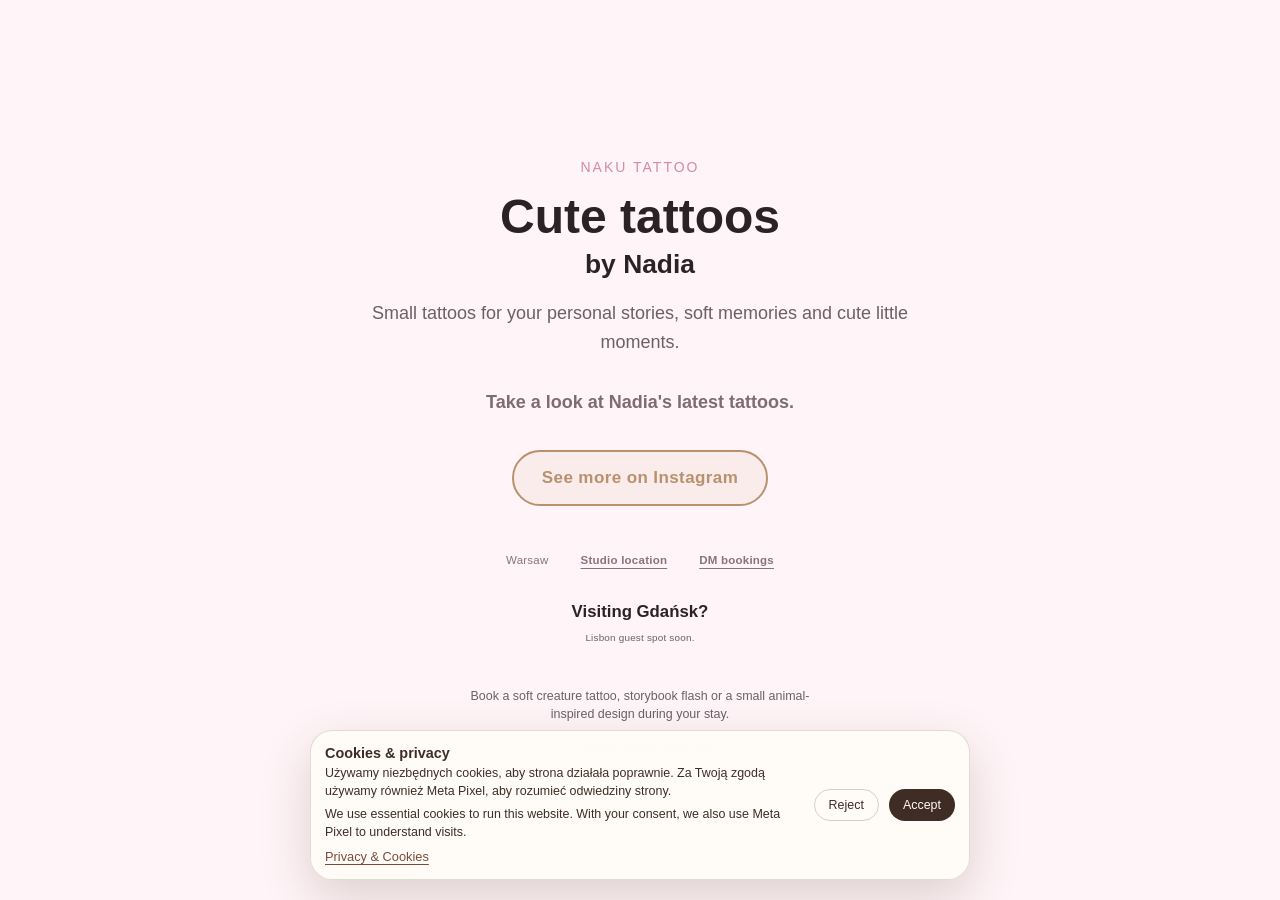
==== index.html @ 030ef7f9 "Shorten mobile booking info links" ====
<!DOCTYPE html>
<html lang="en">
<head>
    <meta charset="UTF-8">
    <meta name="viewport" content="width=device-width, initial-scale=1.0">
    <meta name="google-site-verification" content="HFuZzQmCswEizm5jboFl0vpZPAcEyzItptEPlCSg7K4" />
    <title>Naku Tattoo by Nadia — Cute Soft Tattoos in Warsaw & Gdańsk</title>
    <meta name="description" content="Cute soft tattoos by Nadia. Storybook creatures, soft flash and animal-friendly tattoo designs in Warsaw and Gdańsk. Booking via Instagram DM.">

        <meta property="og:title" content="Naku Tattoo by Nadia — Cute Soft Tattoos">
        <meta property="og:description" content="Storybook creatures, soft flash and animal-friendly tattoo designs by Nadia in Warsaw and Gdańsk.">
   <link rel="stylesheet" href="style.css?v=2">

    <script src="cookies.js"></script>
   
</head>
<body>

    <main>
        <section class="hero">
            <div class="hero-designs" aria-hidden="true">
                <img class="hero-design hero-design-one" src="images/hero-designs/design-01.png" alt="">
                <img class="hero-design hero-design-two" src="images/hero-designs/design-02.png" alt="">
                <img class="hero-design hero-design-three" src="images/hero-designs/design-03.png" alt="">
            </div>

    <p class="eyebrow">Naku Tattoo</p>

            <h1>
                Cute tattoos
                <span>by Nadia</span>
            </h1>

            <p class="hero-text">
                Small tattoos for your personal stories, soft memories and cute little moments.
            </p>

           <p class="soft-invite">
                Take a look at Nadia's latest tattoos.
            </p>

            <a href="https://www.instagram.com/naku.tattoo?igsh=MTQ2NW5iZW5iMDJiZQ==" class="cta-button">
                See more on Instagram
            </a>
        </section>

       <section class="booking-info">
            <p>
                <span class="booking-location">Warsaw</span>
                <a href="https://www.google.com/maps/search/?api=1&query=Jask%C3%B3%C5%82ka%20Tattoo%20Adama%20Mickiewicza%2037%2F6%20Warszawa" target="_blank" rel="noopener noreferrer">
                    Studio location
                </a>
                <a href="https://ig.me/m/naku.tattoo">DM bookings</a>
            </p>
        </section>

        <section class="guest-spot">
            <h2>Visiting Gdańsk?</h2>

            <p class="guest-spot-note">
                Lisbon guest spot soon.
            </p>

            <p class="guest-spot-description">
                Book a soft creature tattoo, storybook flash or a small animal-inspired design
                during your stay.
            </p>

            <a href="https://booking.nakutattoo.com/inquiry/" class="guest-spot-link">
                Ask about guest spot dates
            </a>
        </section>

    </main>
</body>
</html>
---- style.css ----
* {
    box-sizing: border-box;
}

body {
    margin: 0;
    font-family: Arial, sans-serif;
    background: #fff4f7;
    color: #2b2226;
}

main {
    min-height: 100vh;
    display: flex;
    flex-direction: column;
    justify-content: center;
    align-items: center;
}

.hero {
    max-width: 560px;
    text-align: center;
    position: relative;
}

.hero-designs {
    position: absolute;
    inset: 0;
    overflow: visible;
    pointer-events: none;
    z-index: 0;
}

.hero-design {
    position: absolute;
    width: 150px;
    opacity: 0;
    filter: sepia(0.25);
    animation: design-appear 9.0s ease-in-out infinite;
}

.hero-design-one {
    top: -95px;
    right: -5px;
    animation-delay: -1.8s;
}

.hero-design-two {
    top: 42%;
    left: -35px;
    width: 165px;
    animation-delay: 0.5s;
}

.hero-design-three {
    bottom: -205px;
    right: 70px;
    width: 140px;
    animation-delay: 4.5s;
}

.hero > *:not(.hero-designs) {
    position: relative;
    z-index: 1;
}

@keyframes design-appear {
    0%, 18%, 100% {
        opacity: 0;
        transform: translateY(10px) scale(0.96);
    }

    24%, 58% {
        opacity: 0.22;
        transform: translateY(0) scale(1);
    }

    72% {
        opacity: 0;
        transform: translateY(-8px) scale(1.02);
    }
}

.eyebrow {
    margin-bottom: 16px;
    font-size: 14px;
    letter-spacing: 2px;
    text-transform: uppercase;
    color: #d58aa6;
}

h1 {
    margin: 0 0 20px 0;
    font-size: 48px;
    line-height: 1.1;
}

h1 span {
    display: block;
    margin-top: 6px;
    font-size: 0.55em;
    font-weight: 600;
}

.hero-text {
    margin: 0 0 32px 0;
    font-size: 18px;
    line-height: 1.6;
    color: #6f5f65;
}

.cta-button {
    margin-top: 34px;
    display: inline-flex;
    align-items: center;
    justify-content: center;
    gap: 18px;
    padding: 16px 28px;
    border: 2px solid #b9916d;
    border-radius: 999px;
    color: #b9916d;
    background: rgba(199, 162, 124, 0.10);
    text-decoration: none;
    font-weight: 800;
    font-size: 17px;
    letter-spacing: 0.4px;
}

.cta-lens-icon-wrap {
    width: 34px;
    height: 34px;
    border-radius: 50%;
    overflow: hidden;
    background: #ffffff;
    flex-shrink: 0;
    display: inline-flex;
    align-items: center;
    justify-content: center;
}

.cta-lens-icon {
    width: 78px;
    height: 78px;
    object-fit: contain;
}

.cta-button:hover {
    background: rgba(199, 162, 124, 0.08);
    color: #9f7655;
    border-color: #9f7655;
}

.soft-invite {
    margin-bottom: 0;
    color: #7f6b72;
    font-size: 18px;
    line-height: 1.5;
    font-weight: 700;
}

.booking-info {
    margin-top: 48px;
    width: min(100%, 460px);
    text-align: center;
}

.booking-info p {
    margin: 0;
    font-size: 0.72rem;
    color: #8a737c;
    opacity: 1;
    letter-spacing: 0.02em;
    display: flex;
    justify-content: center;
    align-items: center;
    gap: 32px;
}

.booking-info a {
    color: #8a737c;
    font-weight: 600;
    text-decoration: underline;
    text-underline-offset: 4px;
    text-decoration-thickness: 1px;
}

.guest-spot {
    margin-top: 36px;
    text-align: center;
    display: flex;
    flex-direction: column;
    align-items: center;
    gap: 10px;
}

.guest-spot h2 {
    font-size: 1.05rem;
    line-height: 1.2;
    margin: 0;
}

.guest-spot p {
    margin: 0;
    color: #6f5f67;
}

.guest-spot-note {
    color: #9b8790;
    font-size: 0.62rem;
    font-weight: 500;
    letter-spacing: 0.02em;
    margin-bottom: 6px;
}

.guest-spot .guest-spot-description {
    max-width: 360px;
    margin-top: 34px;
    font-size: 0.78rem;
    line-height: 1.5;
    font-weight: 530;
}

.guest-spot-link {
    display: inline-block;
    margin-top: 6px;
    color: #8a737c;
    font-size: 0.84rem;
    line-height: 1.1;
    font-weight: 700;
    text-decoration: underline;
    text-underline-offset: 4px;
    text-decoration-thickness: 1px;
}


/* MOBILE VIEW — styles for phones and small screens */
@media (max-width: 768px) {
    main {
        justify-content: flex-start;
        padding-top: 58px;
    }

    .hero {
        min-height: auto;
        padding-top: 48px;
        padding-bottom: 32px;
    }

    .eyebrow {
        margin-bottom: 14px;
        font-size: 13px;
    }

    h1 {
        margin-bottom: 18px;
        font-size: 36px;
        line-height: 1.05;
    }

    .hero-text {
        margin-bottom: 28px;
        font-size: 17px;
        line-height: 1.55;
    }

    .cta-button {
        margin-top: 36px;
        width: 100%;
        max-width: 320px;
        padding: 12px 20px;
        font-size: 16px;
        text-align: center;
        display: inline-flex;
        align-items: center;
        justify-content: center;
    }   

    .booking-info {
        margin-top: 0px;
        width: 100%;
        max-width: 320px;
    }

    .booking-location {
        font-weight: 600;
    }      
   .booking-info p {
        color: #9b8790;
        font-size: 0.66rem;
        display: flex;
        justify-content: center;
        align-items: center;
        gap: 28px;
    }

    .booking-info a {
        color: inherit;
        text-decoration: underline;
        text-underline-offset: 4px;
        text-decoration-thickness: 1px;
    }

    .guest-spot {
        margin-top: 30px;
        text-align: center;
        gap: 6px;
    }

    .guest-spot h2 {
        font-size: 0.86rem;
        line-height: 1.2;
        margin-bottom: 6px;
    }

    .guest-spot .guest-spot-description {
        margin-top: 24px;
    }

    .guest-spot p {
        max-width: 240px;
        margin: 0 auto 8px;
        font-size: 0.64rem;
        line-height: 1.45;
    }

    .guest-spot-link {
        color: #8a737c;
        font-size: 0.68rem;
        text-decoration: underline;
        text-underline-offset: 4px;
        text-decoration-thickness: 1px;
    }
}

.try-on-design-boost {
    display: block;
    width: 76px;
    max-width: 22vw;
    margin: 8px auto 6px;
    opacity: 0.9;
}

.try-on-hero-design {
    top: -45px;
    right: 18px;
}

/* Manual browser tattoo try-on prototype */

.manual-try-on-page {
    background: #fff4f7;
}

.manual-try-on-main {
    min-height: 100vh;
    padding: 32px 18px;
    justify-content: flex-start;
    gap: 28px;
}

.manual-try-on-intro {
    max-width: 520px;
    text-align: center;
}

.manual-camera-section {
    width: 100%;
    display: flex;
    flex-direction: column;
    align-items: center;
    justify-content: center;
}

.camera-frame {
    position: relative;
    width: min(100%, 420px);
    aspect-ratio: 3 / 4;
    overflow: hidden;
    border-radius: 28px;
    background: #2b2226;
    box-shadow: 0 18px 40px rgba(43, 34, 38, 0.18);
}

#camera-video {
    width: 100%;
    height: 100%;
    object-fit: cover;
}

#tattoo-overlay {
    position: absolute;
    top: 45%;
    left: 50%;
    width: 120px;
    transform: translate(-50%, -50%);
    touch-action: none;
    cursor: grab;
    opacity: 0.92;
}

.camera-status {
    margin-top: 14px;
    color: #8a737c;
    font-size: 0.85rem;
    font-weight: 600;
}

@media (max-width: 768px) {
    .manual-try-on-main {
        min-height: 100svh;
        padding: 18px 14px 90px;
        gap: 16px;
    }

    .manual-try-on-intro .eyebrow {
        font-size: 0.68rem;
        margin-bottom: 8px;
    }

    .manual-try-on-intro h1 {
        font-size: 2rem;
        margin-bottom: 10px;
    }

    .manual-try-on-intro h1 span {
        font-size: 0.55em;
        margin-top: 2px;
    }

    .manual-try-on-intro .hero-text {
        font-size: 0.95rem;
        line-height: 1.35;
        margin-bottom: 18px;
    }

    .manual-try-on-intro .cta-button {
        margin-top: 14px;
        padding: 12px 20px;
    }

    .camera-status {
        margin-top: 10px;
        font-size: 0.78rem;
    }

    .camera-frame {
        width: min(100%, 360px);
        aspect-ratio: 4 / 5;
        border-radius: 24px;
    }
}

.manual-try-on-hint {
    margin: 0 0 12px;
    color: #8a737c;
    font-size: 0.78rem;
    line-height: 1.4;
    font-weight: 600;
    text-align: center;
}

/* Cookie banner */

.cookie-banner {
    position: fixed;
    left: 20px;
    right: 20px;
    bottom: 20px;
    z-index: 9999;
    max-width: 660px;
    margin: 0 auto;
    padding: 14px;
    background: rgba(255, 252, 247, 0.96);
    border: 1px solid rgba(70, 49, 38, 0.16);
    border-radius: 22px;
    box-shadow: 0 18px 50px rgba(70, 49, 38, 0.18);
    display: flex;
    gap: 14px;
    align-items: center;
    justify-content: space-between;
    backdrop-filter: blur(12px);
}

.cookie-banner-text {
    color: #3f2d25;
}

.cookie-banner-text strong {
    display: block;
    margin-bottom: 4px;
    font-size: 0.9rem;
}

.cookie-banner-text p {
    margin: 0 0 6px;
    font-size: 0.78rem;
    line-height: 1.4;
}

.cookie-banner-text a {
    color: #7b4b3a;
    font-size: 0.8rem;
    text-decoration: underline;
    text-underline-offset: 3px;
}

.cookie-banner-actions {
    display: flex;
    gap: 10px;
    flex-shrink: 0;
}

.cookie-button {
    border: none;
    border-radius: 999px;
    padding: 8px 14px;
    font-size: 0.78rem;
    cursor: pointer;
    white-space: nowrap;
}

.cookie-button.primary {
    background: #3f2d25;
    color: #fffaf4;
}

.cookie-button.secondary {
    background: transparent;
    color: #3f2d25;
    border: 1px solid rgba(70, 49, 38, 0.22);
}

@media (max-width: 640px) {
    .cookie-banner {
        left: 8px;
        right: 8px;
        bottom: 8px;
        padding: 6px 8px;
        border-radius: 14px;
        flex-direction: column;
        align-items: stretch;
        gap: 5px;
        max-width: none;
    }

    .cookie-banner-text strong {
        font-size: 0.66rem;
        margin-bottom: 1px;
    }

    .cookie-banner-text p {
        font-size: 0.56rem;
        line-height: 1.18;
        margin: 0 0 3px;
    }

    .cookie-banner-text a {
        font-size: 0.56rem;
        line-height: 1;
    }

    .cookie-banner-actions {
        display: flex;
        flex-direction: row;
        width: 100%;
        gap: 6px;
    }

    .cookie-button {
        width: 100%;
        padding: 5px 8px;
        font-size: 0.62rem;
        line-height: 1.1;
    }
}

/* Try-on privacy note */

.privacy-note {
    max-width: 360px;
    margin: 8px auto 14px;
    font-size: 0.68rem;
    line-height: 1.35;
    color: rgba(63, 45, 37, 0.58);
}

/* Privacy page */

.privacy-page {
    min-height: 100vh;
    padding: 40px 18px;
    background: #fffaf4;
    color: #3f2d25;
}

.privacy-card {
    max-width: 760px;
    margin: 0 auto;
    padding: 36px;
    background: rgba(255, 255, 255, 0.74);
    border: 1px solid rgba(70, 49, 38, 0.12);
    border-radius: 28px;
    box-shadow: 0 18px 50px rgba(70, 49, 38, 0.08);
}

.privacy-card h1 {
    margin: 18px 0 8px;
    font-size: clamp(2rem, 5vw, 3.4rem);
    line-height: 1;
}

.privacy-card h2 {
    margin: 30px 0 10px;
    font-size: 1.15rem;
}

.privacy-card p {
    margin: 0 0 14px;
    font-size: 0.96rem;
    line-height: 1.65;
}

.privacy-updated {
    color: rgba(63, 45, 37, 0.62);
    font-size: 0.82rem;
}

.back-link {
    display: inline-block;
    color: #7b4b3a;
    text-decoration: underline;
    text-underline-offset: 5px;
    text-decoration-thickness: 1px;
    font-size: 0.9rem;
    margin-top: 14px;
    margin-bottom: 8px;
}

.back-link:hover {
    text-decoration: underline;
}

@media (max-width: 640px) {
    .privacy-page {
        padding: 12px 8px;
    }

    .privacy-card {
        padding: 16px 14px;
        border-radius: 18px;
    }

    .privacy-card h1 {
        font-size: 1.35rem;
        line-height: 1.05;
        margin: 10px 0 5px;
    }

    .privacy-card h2 {
        font-size: 0.76rem;
        margin: 15px 0 5px;
    }

    .privacy-card p {
        font-size: 0.6rem;
        line-height: 1.38;
        margin-bottom: 7px;
    }

    .privacy-updated {
        font-size: 0.56rem;
    }

    .back-link {
        font-size: 0.6rem;
    }
}
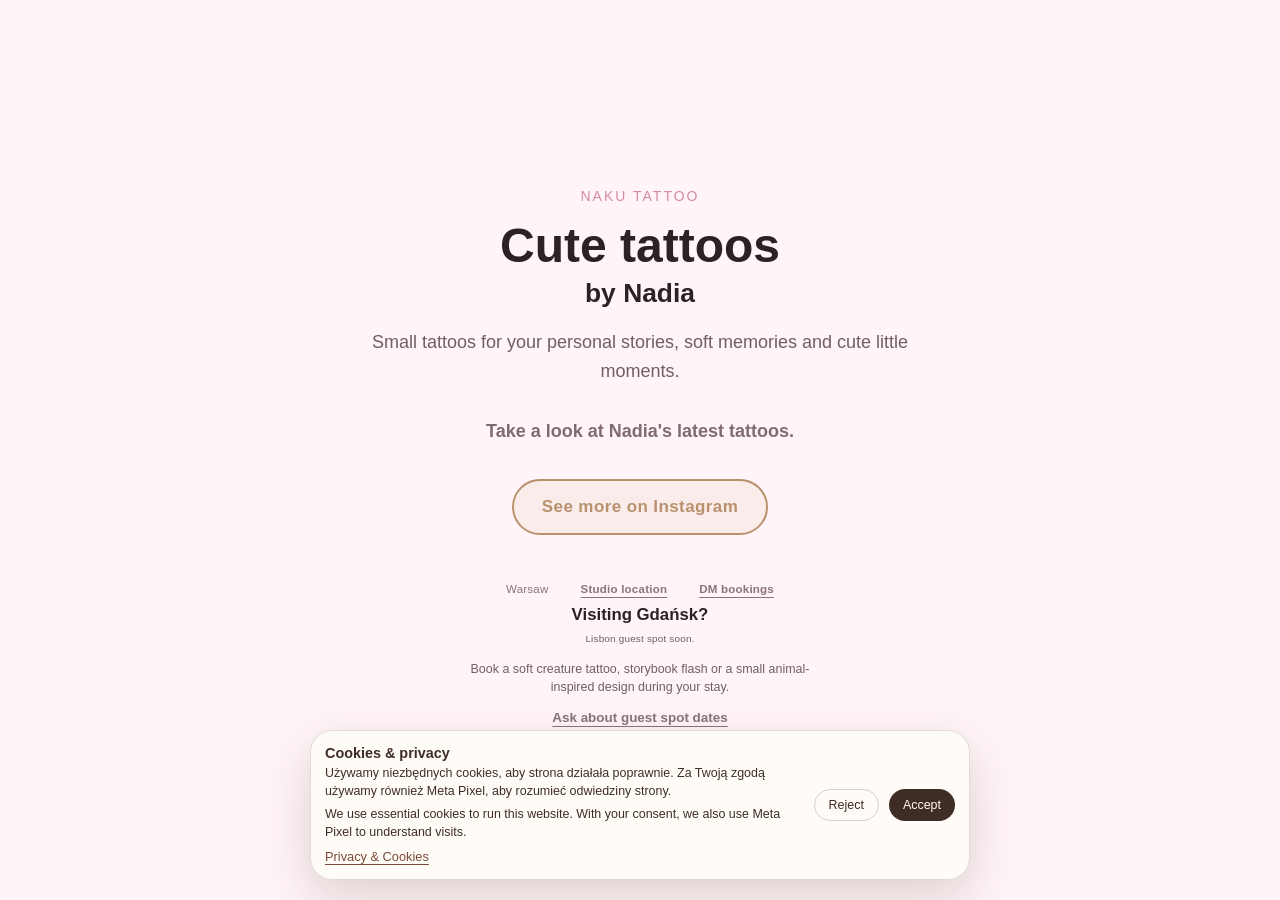
==== commit 747502aa: "Add fine line tattoo meta descriptions" ====
--- a/index.html
+++ b/index.html
@@ -5,10 +5,10 @@
     <meta name="viewport" content="width=device-width, initial-scale=1.0">
     <meta name="google-site-verification" content="HFuZzQmCswEizm5jboFl0vpZPAcEyzItptEPlCSg7K4" />
     <title>Naku Tattoo by Nadia — Cute Soft Tattoos in Warsaw & Gdańsk</title>
-    <meta name="description" content="Cute soft tattoos by Nadia. Storybook creatures, soft flash and animal-friendly tattoo designs in Warsaw and Gdańsk. Booking via Instagram DM.">
+    <meta name="description" content="Naku Tattoo by Nadia Kubczak — small tattoos, fine line tattoo designs, cute creatures and custom tattoos in Warsaw, with guest spots in selected cities.">
 
         <meta property="og:title" content="Naku Tattoo by Nadia — Cute Soft Tattoos">
-        <meta property="og:description" content="Storybook creatures, soft flash and animal-friendly tattoo designs by Nadia in Warsaw and Gdańsk.">
+        <meta property="og:description" content="Small tattoos, fine line tattoo designs, cute creatures and custom tattoos by Nadia / Naku Tattoo in Warsaw.">
    <link rel="stylesheet" href="style.css?v=2">
 
     <script src="cookies.js"></script>
--- a/style.css
+++ b/style.css
@@ -185,12 +185,12 @@
 }
 
 .guest-spot {
-    margin-top: 36px;
+    margin-top: 10px;
     text-align: center;
     display: flex;
     flex-direction: column;
     align-items: center;
-    gap: 10px;
+    gap: 8px;
 }
 
 .guest-spot h2 {
@@ -214,10 +214,14 @@
 
 .guest-spot .guest-spot-description {
     max-width: 360px;
-    margin-top: 34px;
+    margin-top: 8px;
     font-size: 0.78rem;
     line-height: 1.5;
     font-weight: 530;
+}
+
+.manual-try-on-page .guest-spot .cta-button {
+    margin-top: 8px;
 }
 
 .guest-spot-link {
@@ -301,7 +305,7 @@
     }
 
     .guest-spot {
-        margin-top: 30px;
+        margin-top: 8px;
         text-align: center;
         gap: 6px;
     }
@@ -313,7 +317,7 @@
     }
 
     .guest-spot .guest-spot-description {
-        margin-top: 24px;
+        margin-top: 8px;
     }
 
     .guest-spot p {
@@ -396,6 +400,7 @@
     touch-action: none;
     cursor: grab;
     opacity: 0.92;
+    mix-blend-mode: multiply;
 }
 
 .camera-status {
@@ -405,11 +410,25 @@
     font-weight: 600;
 }
 
+.camera-active .manual-try-on-intro {
+    display: none;
+}
+
+.camera-active .manual-try-on-main {
+    padding-top: 10px;
+    gap: 10px;
+}
+
+.camera-active .manual-try-on-hint {
+    margin-top: 0;
+    margin-bottom: 8px;
+}
+
 @media (max-width: 768px) {
     .manual-try-on-main {
         min-height: 100svh;
-        padding: 18px 14px 90px;
-        gap: 16px;
+        padding: 10px 14px 80px;
+        gap: 10px;
     }
 
     .manual-try-on-intro .eyebrow {
@@ -418,8 +437,8 @@
     }
 
     .manual-try-on-intro h1 {
-        font-size: 2rem;
-        margin-bottom: 10px;
+        font-size: 1.65rem;
+        margin-bottom: 6px;
     }
 
     .manual-try-on-intro h1 span {
@@ -428,14 +447,14 @@
     }
 
     .manual-try-on-intro .hero-text {
-        font-size: 0.95rem;
-        line-height: 1.35;
-        margin-bottom: 18px;
+        font-size: 0.85rem;
+        line-height: 1.25;
+        margin-bottom: 10px;
     }
 
     .manual-try-on-intro .cta-button {
-        margin-top: 14px;
-        padding: 12px 20px;
+        margin-top: 8px;
+        padding: 11px 20px;
     }
 
     .camera-status {
@@ -443,19 +462,19 @@
         font-size: 0.78rem;
     }
 
-    .camera-frame {
-        width: min(100%, 360px);
-        aspect-ratio: 4 / 5;
+        .camera-frame {
+        width: min(100%, 340px);
+        aspect-ratio: 1 / 1;
         border-radius: 24px;
     }
 }
 
 .manual-try-on-hint {
-    margin: 0 0 12px;
-    color: #8a737c;
-    font-size: 0.78rem;
-    line-height: 1.4;
-    font-weight: 600;
+    margin: 0 0 10px;
+    color: #4a323a;
+    font-size: 0.88rem;
+    line-height: 1.35;
+    font-weight: 800;
     text-align: center;
 }
 
@@ -674,4 +693,206 @@
     .back-link {
         font-size: 0.6rem;
     }
-}+}
+
+.dragon-grid {
+    display: grid;
+    gap: 18px;
+    margin: 28px 0 22px;
+}
+
+.dragon-card {
+    display: block;
+    padding: 18px;
+    border: 1px solid rgba(138, 115, 124, 0.22);
+    border-radius: 24px;
+    background: rgba(255, 250, 247, 0.72);
+    text-decoration: none;
+    color: #4a323a;
+    box-shadow: 0 12px 30px rgba(74, 50, 58, 0.08);
+}
+
+.dragon-card img {
+    display: block;
+    width: 100%;
+    max-width: 210px;
+    margin: 0 auto 12px;
+    mix-blend-mode: multiply;
+}
+
+.dragon-card span {
+    display: block;
+    font-weight: 700;
+    text-align: center;
+}
+
+@media (min-width: 760px) {
+    .dragon-grid {
+        grid-template-columns: repeat(3, 1fr);
+    }
+}
+
+.dragon-actions {
+    display: flex;
+    flex-direction: column;
+    align-items: center;
+    gap: 14px;
+    margin-top: 28px;
+}
+
+.dragon-actions .cta-button {
+    margin-top: 0;
+}
+
+.dragon-actions .secondary-link {
+    display: block;
+    text-align: center;
+    color: #8a737c;
+    font-weight: 600;
+    text-decoration: underline;
+    text-underline-offset: 4px;
+    text-decoration-thickness: 1px;
+}
+
+.tattoo-adjust-controls {
+    display: flex;
+    align-items: center;
+    justify-content: center;
+    gap: 10px;
+    margin-top: 14px;
+    flex-wrap: wrap;
+}
+
+.tattoo-adjust-controls button {
+    border: 1px solid rgba(199, 162, 124, 0.55);
+    border-radius: 999px;
+    background: rgba(255, 248, 242, 0.88);
+    color: #8a737c;
+    font-family: inherit;
+    font-size: 0.9rem;
+    font-weight: 700;
+    padding: 9px 14px;
+    cursor: pointer;
+}
+
+.snapshot-actions {
+    display: flex;
+    flex-direction: column;
+    align-items: center;
+    gap: 12px;
+    margin-top: 18px;
+}
+
+.preview-helper {
+    margin: -2px 0 0;
+    color: #6f5f67;
+    font-size: 0.78rem;
+    font-weight: 530;
+    line-height: 1.5;
+    text-align: center;
+}
+
+#save-preview {
+    border: 2px solid #c79a7c;
+    border-radius: 999px;
+    background: rgba(199, 162, 124, 0.10);
+    color: #b98f6f;
+    font-weight: 800;
+    font-size: 1rem;
+    padding: 14px 28px;
+    cursor: pointer;
+    font-family: inherit;
+}
+
+#share-preview {
+    display: none;
+    border: 1px solid rgba(199, 162, 124, 0.55);
+    border-radius: 999px;
+    background: rgba(255, 248, 242, 0.88);
+    color: #8a737c;
+    font-family: inherit;
+    font-size: 0.84rem;
+    font-weight: 700;
+    padding: 10px 18px;
+    cursor: pointer;
+}
+
+.generated-preview .preview-rights-note {
+    max-width: 300px;
+    margin: 8px auto 4px;
+    font-size: 0.68rem;
+    line-height: 1.35;
+    color: #9a858d;
+    text-align: center;
+    font-weight: 400;
+}
+
+.preview-consent {
+    display: flex;
+    align-items: flex-start;
+    gap: 8px;
+    max-width: 320px;
+    margin: 10px auto 8px;
+    font-size: 0.75rem;
+    line-height: 1.35;
+    color: #6f5964;
+    text-align: left;
+}
+
+.preview-consent input {
+    margin-top: 2px;
+}
+
+#share-preview:disabled {
+    opacity: 0.45;
+    cursor: not-allowed;
+}
+
+.generated-preview {
+    display: none;
+    width: min(100%, 280px);
+    margin-top: 8px;
+    text-align: center;
+}
+
+.generated-preview p {
+    margin: 0 0 8px;
+    color: #8a737c;
+    font-size: 0.86rem;
+    font-weight: 700;
+}
+
+.generated-preview img {
+    width: 100%;
+    display: block;
+    border-radius: 18px;
+    box-shadow: 0 12px 28px rgba(43, 34, 38, 0.14);
+}
+
+@media (min-width: 769px) {
+    .manual-try-on-page .guest-spot .cta-button {
+        margin-top: 8px;
+    }
+}
+
+@media (max-width: 768px) {
+    .dragon-select-hero {
+        padding-top: 0;
+    }
+
+    .dragon-select-hero .eyebrow {
+        margin-bottom: 8px;
+    }
+
+    .dragon-select-hero h1 {
+        margin-bottom: 12px;
+    }
+
+    .dragon-select-hero p {
+        margin-bottom: 18px;
+    }
+}
+
+#start-camera {
+    margin-top: 8px;
+}
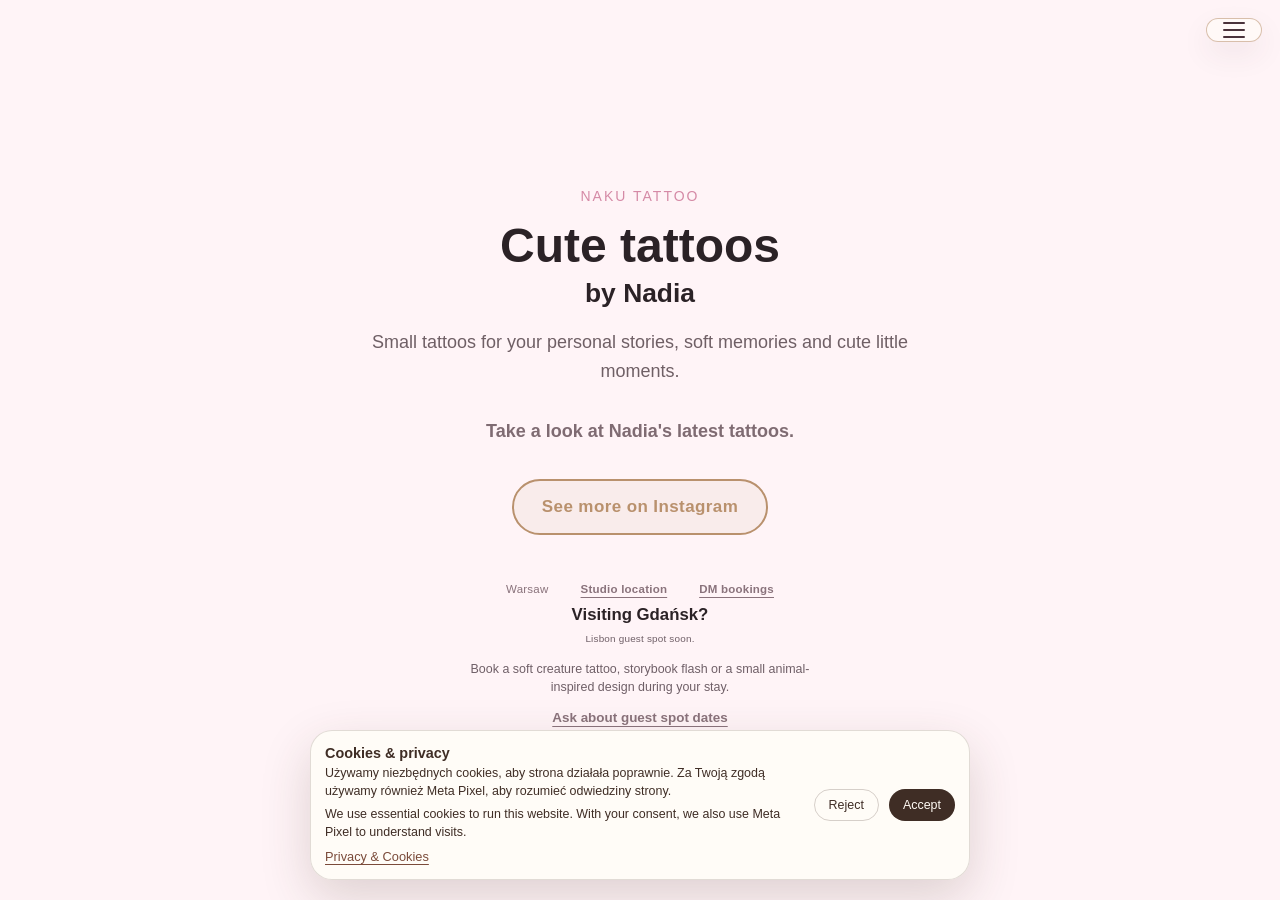
==== commit 43bff0d1: "Add homepage hamburger navigation" ====
--- a/index.html
+++ b/index.html
@@ -15,6 +15,19 @@
    
 </head>
 <body>
+    <header class="site-nav">
+        <details class="nav-menu">
+            <summary aria-label="Open navigation menu"><span class="hamburger-lines" aria-hidden="true"></span></summary>
+
+            <nav class="nav-links" aria-label="Main navigation">
+                <a href="index.html">Home</a>
+                <a href="designs.html">Browse designs</a>
+                <a href="try-on/index.html">Try-on</a>
+                <a href="https://booking.nakutattoo.com/inquiry/">Booking inquiry</a>
+                <a href="https://www.instagram.com/naku.tattoo?igsh=MTQ2NW5iZW5iMDJiZQ==" target="_blank" rel="noopener noreferrer">Instagram</a>
+            </nav>
+        </details>
+    </header>
 
     <main>
         <section class="hero">
--- a/style.css
+++ b/style.css
@@ -896,3 +896,120 @@
 #start-camera {
     margin-top: 8px;
 }
+
+/* Designs catalogue page */
+
+.designs-hub .dragon-grid {
+    gap: 14px;
+    margin: 24px 0 18px;
+}
+
+.designs-hub .dragon-card {
+    padding: 14px;
+}
+
+.designs-hub .dragon-card img {
+    max-width: 145px;
+    margin-bottom: 10px;
+}
+
+@media (max-width: 759px) {
+    .designs-hub .dragon-card {
+        display: grid;
+        grid-template-columns: 96px 1fr;
+        align-items: center;
+        gap: 16px;
+        text-align: left;
+    }
+
+    .designs-hub .dragon-card img {
+        max-width: 96px;
+        margin: 0;
+    }
+
+    .designs-hub .dragon-card span {
+        text-align: left;
+    }
+}
+
+/* Simple homepage navigation */
+
+.site-nav {
+    position: fixed;
+    top: 18px;
+    right: 18px;
+    z-index: 20;
+}
+
+.nav-menu {
+    position: relative;
+}
+
+.nav-menu summary {
+    list-style: none;
+    cursor: pointer;
+    padding: 10px 16px;
+    border: 1px solid rgba(185, 145, 109, 0.55);
+    border-radius: 999px;
+    background: rgba(255, 250, 247, 0.88);
+    color: #4a323a;
+    font-weight: 700;
+    box-shadow: 0 12px 30px rgba(74, 50, 58, 0.08);
+}
+
+.nav-menu summary::-webkit-details-marker {
+    display: none;
+}
+
+.nav-links {
+    position: absolute;
+    top: calc(100% + 10px);
+    right: 0;
+    display: grid;
+    gap: 10px;
+    min-width: 190px;
+    padding: 16px;
+    border: 1px solid rgba(138, 115, 124, 0.18);
+    border-radius: 22px;
+    background: rgba(255, 250, 247, 0.96);
+    box-shadow: 0 18px 40px rgba(74, 50, 58, 0.12);
+}
+
+.nav-links a {
+    color: #4a323a;
+    font-weight: 700;
+    text-decoration: none;
+}
+
+.nav-links a:hover {
+    color: #d58aa6;
+}
+
+.hamburger-lines,
+.hamburger-lines::before,
+.hamburger-lines::after {
+    display: block;
+    width: 22px;
+    height: 2px;
+    border-radius: 999px;
+    background: #4a323a;
+}
+
+.hamburger-lines {
+    position: relative;
+}
+
+.hamburger-lines::before,
+.hamburger-lines::after {
+    content: "";
+    position: absolute;
+    left: 0;
+}
+
+.hamburger-lines::before {
+    top: -7px;
+}
+
+.hamburger-lines::after {
+    top: 7px;
+}
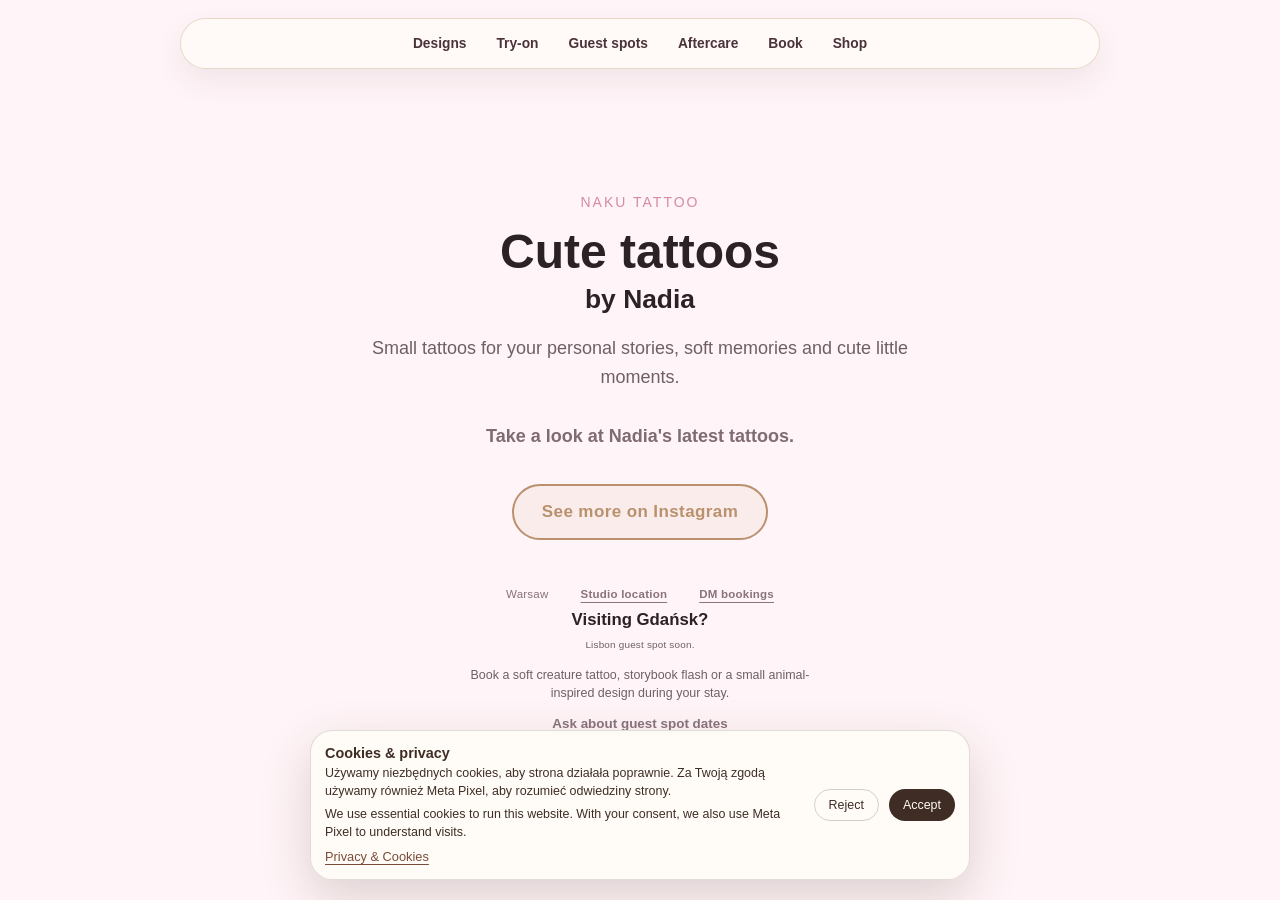
==== commit f8f65009: "Add site navigation links" ====
--- a/index.html
+++ b/index.html
@@ -16,20 +16,32 @@
 </head>
 <body>
     <header class="site-nav">
+        <nav class="desktop-nav-links" aria-label="Main navigation">
+            <a href="designs.html">Designs</a>
+            <a href="try-on/index.html">Try-on</a>
+            <a href="#guest-spots">Guest spots</a>
+            <a href="aftercare/index.html">Aftercare</a>
+            <a href="https://booking.nakutattoo.com/inquiry/">Book</a>
+            <a href="shop/index.html">Shop</a>
+        </nav>
+
         <details class="nav-menu">
-            <summary aria-label="Open navigation menu"><span class="hamburger-lines" aria-hidden="true"></span></summary>
+            <summary aria-label="Open navigation menu">
+                <span class="hamburger-lines" aria-hidden="true"></span>
+            </summary>
 
-            <nav class="nav-links" aria-label="Main navigation">
-                <a href="index.html">Home</a>
-                <a href="designs.html">Browse designs</a>
+            <nav class="nav-links" aria-label="Mobile navigation">
+                <a href="designs.html">Designs</a>
                 <a href="try-on/index.html">Try-on</a>
-                <a href="https://booking.nakutattoo.com/inquiry/">Booking inquiry</a>
-                <a href="https://www.instagram.com/naku.tattoo?igsh=MTQ2NW5iZW5iMDJiZQ==" target="_blank" rel="noopener noreferrer">Instagram</a>
+                <a href="#guest-spots">Guest spots</a>
+                <a href="aftercare/index.html">Aftercare</a>
+                <a href="https://booking.nakutattoo.com/inquiry/">Book</a>
+                <a href="shop/index.html">Shop</a>
             </nav>
         </details>
     </header>
 
-    <main>
+    <main class="home-main">
         <section class="hero">
             <div class="hero-designs" aria-hidden="true">
                 <img class="hero-design hero-design-one" src="images/hero-designs/design-01.png" alt="">
@@ -67,7 +79,7 @@
             </p>
         </section>
 
-        <section class="guest-spot">
+       <section class="guest-spot" id="guest-spots">
             <h2>Visiting Gdańsk?</h2>
 
             <p class="guest-spot-note">
--- a/style.css
+++ b/style.css
@@ -236,6 +236,12 @@
     text-decoration-thickness: 1px;
 }
 
+@media (min-width: 769px) {
+    .home-main {
+        justify-content: flex-start;
+        padding-top: 180px;
+    }
+}
 
 /* MOBILE VIEW — styles for phones and small screens */
 @media (max-width: 768px) {
@@ -932,84 +938,518 @@
     }
 }
 
-/* Simple homepage navigation */
+/* Site navigation */
 
 .site-nav {
     position: fixed;
     top: 18px;
-    right: 18px;
+    left: 50%;
+    width: min(920px, calc(100% - 32px));
+    transform: translateX(-50%);
     z-index: 20;
+    pointer-events: none;
 }
 
 .nav-menu {
-    position: relative;
+    pointer-events: auto;
 }
 
 .nav-menu summary {
-    list-style: none;
-    cursor: pointer;
-    padding: 10px 16px;
-    border: 1px solid rgba(185, 145, 109, 0.55);
+    display: none;
+}
+
+.desktop-nav-links {
+    display: flex;
+    pointer-events: auto;
+    justify-content: center;
+    gap: 10px;
+    padding: 10px 14px;
+    border: 1px solid rgba(185, 145, 109, 0.32);
     border-radius: 999px;
-    background: rgba(255, 250, 247, 0.88);
+    background: rgba(255, 250, 247, 0.82);
+    box-shadow: 0 12px 30px rgba(74, 50, 58, 0.08);
+    backdrop-filter: blur(10px);
+}
+
+.desktop-nav-links a {
     color: #4a323a;
-    font-weight: 700;
-    box-shadow: 0 12px 30px rgba(74, 50, 58, 0.08);
-}
-
-.nav-menu summary::-webkit-details-marker {
-    display: none;
-}
-
-.nav-links {
-    position: absolute;
-    top: calc(100% + 10px);
-    right: 0;
-    display: grid;
-    gap: 10px;
-    min-width: 190px;
-    padding: 16px;
-    border: 1px solid rgba(138, 115, 124, 0.18);
-    border-radius: 22px;
-    background: rgba(255, 250, 247, 0.96);
-    box-shadow: 0 18px 40px rgba(74, 50, 58, 0.12);
-}
-
-.nav-links a {
-    color: #4a323a;
+    font-size: 0.86rem;
     font-weight: 700;
     text-decoration: none;
-}
-
-.nav-links a:hover {
+    padding: 7px 10px;
+    border-radius: 999px;
+}
+
+.desktop-nav-links a:hover {
     color: #d58aa6;
-}
-
-.hamburger-lines,
-.hamburger-lines::before,
-.hamburger-lines::after {
-    display: block;
-    width: 22px;
-    height: 2px;
-    border-radius: 999px;
-    background: #4a323a;
-}
-
-.hamburger-lines {
-    position: relative;
-}
-
-.hamburger-lines::before,
-.hamburger-lines::after {
-    content: "";
-    position: absolute;
-    left: 0;
-}
-
-.hamburger-lines::before {
-    top: -7px;
-}
-
-.hamburger-lines::after {
-    top: 7px;
-}
+    background: rgba(255, 255, 255, 0.6);
+}
+
+.nav-menu {
+    display: none;
+}
+
+@media (max-width: 759px) {
+    .desktop-nav-links {
+        display: none;
+    }
+
+    .nav-menu {
+        display: block;
+    }
+
+    .site-nav {
+        top: 18px;
+        right: 18px;
+        left: auto;
+        width: auto;
+        transform: none;
+    }
+
+    .nav-menu {
+        position: relative;
+    }
+
+    .nav-menu summary {
+        display: block;
+        list-style: none;
+        cursor: pointer;
+        padding: 10px 16px;
+        border: 1px solid rgba(185, 145, 109, 0.55);
+        border-radius: 999px;
+        background: rgba(255, 250, 247, 0.88);
+        color: #4a323a;
+        font-weight: 700;
+        box-shadow: 0 12px 30px rgba(74, 50, 58, 0.08);
+    }
+
+    .nav-menu summary::-webkit-details-marker {
+        display: none;
+    }
+
+    .nav-links {
+        position: absolute;
+        top: calc(100% + 10px);
+        right: 0;
+        display: grid;
+        gap: 10px;
+        min-width: 190px;
+        padding: 16px;
+        border: 1px solid rgba(138, 115, 124, 0.18);
+        border-radius: 22px;
+        background: rgba(255, 250, 247, 0.96);
+        box-shadow: 0 16px 40px rgba(74, 50, 58, 0.12);
+        backdrop-filter: blur(10px);
+    }
+
+    .nav-links a {
+        color: #4a323a;
+        font-size: 1rem;
+        font-weight: 700;
+        text-decoration: none;
+        padding: 0;
+    }
+
+    .hamburger-lines,
+    .hamburger-lines::before,
+    .hamburger-lines::after {
+        display: block;
+        width: 22px;
+        height: 2px;
+        border-radius: 999px;
+        background: #4a323a;
+    }
+
+    .hamburger-lines {
+        position: relative;
+    }
+
+    .hamburger-lines::before,
+    .hamburger-lines::after {
+        content: "";
+        position: absolute;
+        left: 0;
+    }
+
+    .hamburger-lines::before {
+        top: -7px;
+    }
+
+    .hamburger-lines::after {
+        top: 7px;
+    }
+}
+
+/* Compact mobile design catalogue */
+
+@media (max-width: 759px) {
+    .designs-hub {
+        padding-top: 0;
+    }
+
+    .designs-hub .eyebrow {
+        margin-bottom: 6px;
+        font-size: 12px;
+        letter-spacing: 2px;
+    }
+
+    .designs-hub h1 {
+        margin-bottom: 10px;
+        font-size: 2.35rem;
+        line-height: 1.05;
+    }
+
+    .designs-hub > p {
+        margin-bottom: 14px;
+        font-size: 1rem;
+        line-height: 1.35;
+    }
+
+    .designs-hub .dragon-grid {
+        gap: 10px;
+        margin: 14px 0 12px;
+    }
+
+    .designs-hub .dragon-card {
+        min-height: 118px;
+        padding: 12px 16px;
+        grid-template-columns: 82px 1fr;
+        gap: 14px;
+    }
+
+    .designs-hub .dragon-card img {
+        max-width: 82px;
+    }
+
+    .designs-hub .dragon-card span {
+        font-size: 1rem;
+        line-height: 1.2;
+    }
+
+    .designs-hub .guest-spot-description {
+        margin-top: 8px;
+        margin-bottom: 14px;
+        font-size: 0.9rem;
+        line-height: 1.3;
+    }
+
+    .designs-hub .dragon-actions {
+        margin-top: 14px;
+        gap: 10px;
+    }
+
+    .designs-hub .dragon-actions .cta-button {
+        padding: 12px 22px;
+    }
+}
+
+/* Extra compact mobile design catalogue for ad traffic */
+
+@media (max-width: 759px) {
+    .designs-hub {
+        padding-top: 0;
+        margin-top: -34px;
+    }
+
+    .designs-hub .eyebrow {
+        margin-bottom: 4px;
+        font-size: 11px;
+    }
+
+    .designs-hub h1 {
+        margin-bottom: 8px;
+        font-size: 2rem;
+        line-height: 1;
+    }
+
+    .designs-hub > p {
+        max-width: 330px;
+        margin: 0 auto 12px;
+        font-size: 0.86rem;
+        line-height: 1.25;
+    }
+
+    .designs-hub .dragon-grid {
+        gap: 8px;
+        margin: 12px 0 10px;
+    }
+
+    .designs-hub .dragon-card {
+        min-height: 94px;
+        padding: 10px 14px;
+        grid-template-columns: 68px 1fr;
+        gap: 12px;
+        border-radius: 18px;
+    }
+
+    .designs-hub .dragon-card img {
+        max-width: 68px;
+    }
+
+    .designs-hub .dragon-card span {
+        font-size: 0.95rem;
+        line-height: 1.15;
+    }
+
+    .designs-hub .guest-spot-description {
+        max-width: 330px;
+        margin: 6px auto 10px;
+        font-size: 0.78rem;
+        line-height: 1.25;
+    }
+
+    .designs-hub .dragon-actions {
+        margin-top: 10px;
+        gap: 8px;
+    }
+
+    .designs-hub .dragon-actions .cta-button {
+        padding: 10px 20px;
+        font-size: 0.9rem;
+    }
+}
+
+/* Final compact pass for phone design catalogue */
+
+@media (max-width: 759px) {
+    .designs-hub .dragon-grid {
+        gap: 7px;
+        margin: 10px 0 8px;
+    }
+
+    .designs-hub .dragon-card {
+        min-height: 78px;
+        padding: 8px 14px;
+        grid-template-columns: 56px 1fr;
+        gap: 12px;
+        border-radius: 16px;
+    }
+
+    .designs-hub .dragon-card img {
+        max-width: 56px;
+    }
+
+    .designs-hub .dragon-card span {
+        font-size: 0.9rem;
+    }
+
+    .designs-hub .guest-spot-description {
+        max-width: 320px;
+        margin: 4px auto 8px;
+        font-size: 0.72rem;
+        line-height: 1.2;
+    }
+}
+
+/* Restore bottom breathing space on mobile catalogue */
+
+@media (max-width: 759px) {
+    .designs-hub .guest-spot-description {
+        margin: 14px auto 14px;
+        line-height: 1.28;
+    }
+
+    .designs-hub .dragon-actions {
+        margin-top: 16px;
+        gap: 14px;
+    }
+
+    .designs-hub .dragon-actions .cta-button {
+        margin-bottom: 2px;
+    }
+}
+
+/* Balanced mobile design catalogue size */
+
+@media (max-width: 759px) {
+    .designs-hub .dragon-grid {
+        gap: 10px;
+        margin: 14px 0 12px;
+    }
+
+    .designs-hub .dragon-card {
+        min-height: 98px;
+        padding: 12px 16px;
+        grid-template-columns: 74px 1fr;
+        gap: 14px;
+        border-radius: 20px;
+    }
+
+    .designs-hub .dragon-card img {
+        max-width: 74px;
+    }
+
+    .designs-hub .dragon-card span {
+        font-size: 1rem;
+        line-height: 1.18;
+    }
+
+    .designs-hub .guest-spot-description {
+        margin: 16px auto 16px;
+        font-size: 0.82rem;
+        line-height: 1.3;
+    }
+
+    .designs-hub .dragon-actions {
+        margin-top: 18px;
+        gap: 16px;
+    }
+}
+
+/* Add comfortable top space back to mobile catalogue */
+
+@media (max-width: 759px) {
+    .designs-hub {
+        margin-top: -10px;
+    }
+}
+
+/* More comfortable top space for mobile catalogue */
+
+@media (max-width: 759px) {
+    .designs-hub {
+        margin-top: 8px;
+    }
+}
+
+/* Balanced vertical rhythm for mobile catalogue */
+
+@media (max-width: 759px) {
+    .designs-hub {
+        margin-top: 22px;
+    }
+
+    .designs-hub .eyebrow {
+        margin-bottom: 8px;
+    }
+
+    .designs-hub h1 {
+        margin-bottom: 14px;
+    }
+
+    .designs-hub > p {
+        margin-bottom: 20px;
+        line-height: 1.32;
+    }
+
+    .designs-hub .dragon-grid {
+        margin-top: 18px;
+    }
+}
+
+/* Final top symmetry adjustment for mobile catalogue */
+
+@media (max-width: 759px) {
+    .designs-hub {
+        margin-top: 30px;
+    }
+}
+
+/* Final mobile catalogue top spacing */
+
+@media (max-width: 759px) {
+    .designs-hub {
+        margin-top: 26px;
+    }
+}
+
+/* Final tiny upward adjustment for mobile catalogue */
+
+@media (max-width: 759px) {
+    .designs-hub {
+        margin-top: 24px;
+    }
+}
+
+/* Aftercare page */
+
+.aftercare-page {
+    padding-bottom: 28px;
+}
+
+.aftercare-content {
+    width: min(880px, calc(100% - 32px));
+    margin: 0 auto 72px;
+    display: grid;
+    gap: 18px;
+}
+
+.aftercare-card {
+    background: rgba(255, 255, 255, 0.72);
+    border: 1px solid rgba(111, 72, 94, 0.12);
+    border-radius: 28px;
+    padding: 26px;
+    box-shadow: 0 18px 45px rgba(91, 58, 79, 0.08);
+    text-align: left;
+}
+
+.aftercare-card h2 {
+    margin: 0 0 14px;
+    font-size: 1.28rem;
+}
+
+.aftercare-card p {
+    margin: 0 0 14px;
+    line-height: 1.65;
+}
+
+.aftercare-card p:last-child {
+    margin-bottom: 0;
+}
+
+.aftercare-card ul {
+    margin: 0 0 16px;
+    padding-left: 22px;
+}
+
+.aftercare-card li {
+    margin-bottom: 8px;
+    line-height: 1.55;
+}
+
+.aftercare-closing {
+    text-align: center;
+}
+
+.aftercare-closing .dragon-actions {
+    margin-top: 24px;
+}
+
+@media (max-width: 700px) {
+    .aftercare-page {
+        padding-top: 8px;
+        padding-bottom: 24px;
+    }
+
+    .aftercare-page h1 {
+        font-size: 2rem;
+        line-height: 1.05;
+    }
+
+    .aftercare-page > p {
+        font-size: 0.92rem;
+        line-height: 1.45;
+    }
+
+    .aftercare-content {
+        width: min(100% - 24px, 520px);
+        margin-bottom: 48px;
+        gap: 14px;
+    }
+
+    .aftercare-card {
+        border-radius: 22px;
+        padding: 22px 18px;
+        font-size: 0.92rem;
+    }
+
+    .aftercare-card p,
+    .aftercare-card li {
+        font-size: 0.92rem;
+        line-height: 1.45;
+    }
+
+    .aftercare-card h2 {
+        font-size: 1.15rem;
+    }
+}
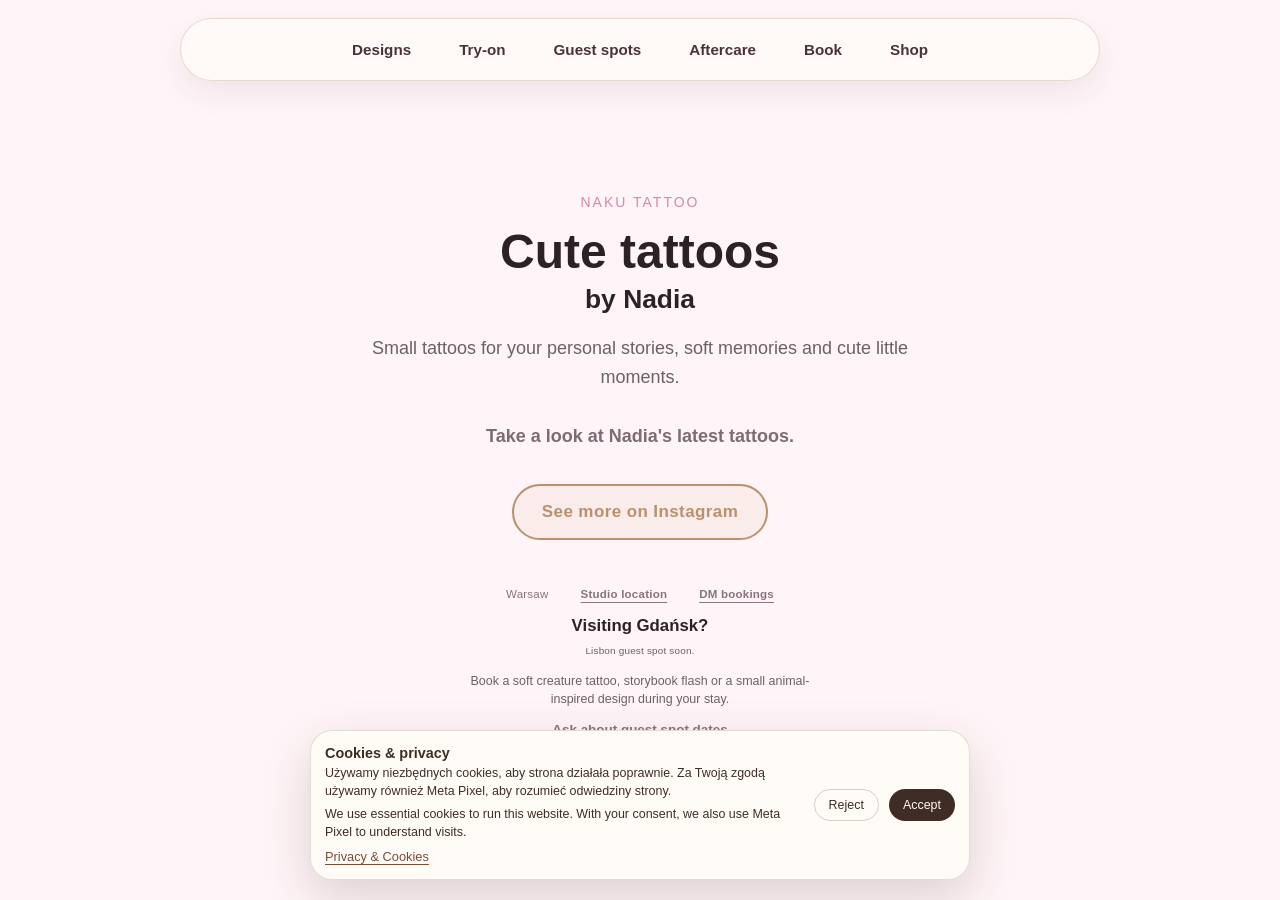
==== commit cbbd88c2: "Link guest spots page in navigation" ====
--- a/index.html
+++ b/index.html
@@ -19,7 +19,7 @@
         <nav class="desktop-nav-links" aria-label="Main navigation">
             <a href="designs.html">Designs</a>
             <a href="try-on/index.html">Try-on</a>
-            <a href="#guest-spots">Guest spots</a>
+            <a href="guest-spots/index.html">Guest spots</a>
             <a href="aftercare/index.html">Aftercare</a>
             <a href="https://booking.nakutattoo.com/inquiry/">Book</a>
             <a href="shop/index.html">Shop</a>
@@ -33,7 +33,7 @@
             <nav class="nav-links" aria-label="Mobile navigation">
                 <a href="designs.html">Designs</a>
                 <a href="try-on/index.html">Try-on</a>
-                <a href="#guest-spots">Guest spots</a>
+                <a href="guest-spots/index.html">Guest spots</a>
                 <a href="aftercare/index.html">Aftercare</a>
                 <a href="https://booking.nakutattoo.com/inquiry/">Book</a>
                 <a href="shop/index.html">Shop</a>
--- a/style.css
+++ b/style.css
@@ -4,7 +4,7 @@
 
 body {
     margin: 0;
-    font-family: Arial, sans-serif;
+    font-family: Futura, "Futura PT", "Trebuchet MS", Arial, sans-serif;
     background: #fff4f7;
     color: #2b2226;
 }
@@ -185,7 +185,7 @@
 }
 
 .guest-spot {
-    margin-top: 10px;
+    margin-top: 16px;
     text-align: center;
     display: flex;
     flex-direction: column;
@@ -960,10 +960,10 @@
 
 .desktop-nav-links {
     display: flex;
+    justify-content: center;
     pointer-events: auto;
-    justify-content: center;
-    gap: 10px;
-    padding: 10px 14px;
+    gap: 24px;
+    padding: 14px 28px;
     border: 1px solid rgba(185, 145, 109, 0.32);
     border-radius: 999px;
     background: rgba(255, 250, 247, 0.82);
@@ -973,10 +973,10 @@
 
 .desktop-nav-links a {
     color: #4a323a;
-    font-size: 0.86rem;
+    font-size: 0.95rem;
     font-weight: 700;
     text-decoration: none;
-    padding: 7px 10px;
+    padding: 8px 12px;
     border-radius: 999px;
 }
 
@@ -1453,3 +1453,17 @@
         font-size: 1.15rem;
     }
 }
+
+body,
+button,
+input,
+textarea,
+select,
+a,
+h1,
+h2,
+h3,
+p,
+span {
+    font-family: Futura, "Futura PT", "Trebuchet MS", Arial, sans-serif;
+}
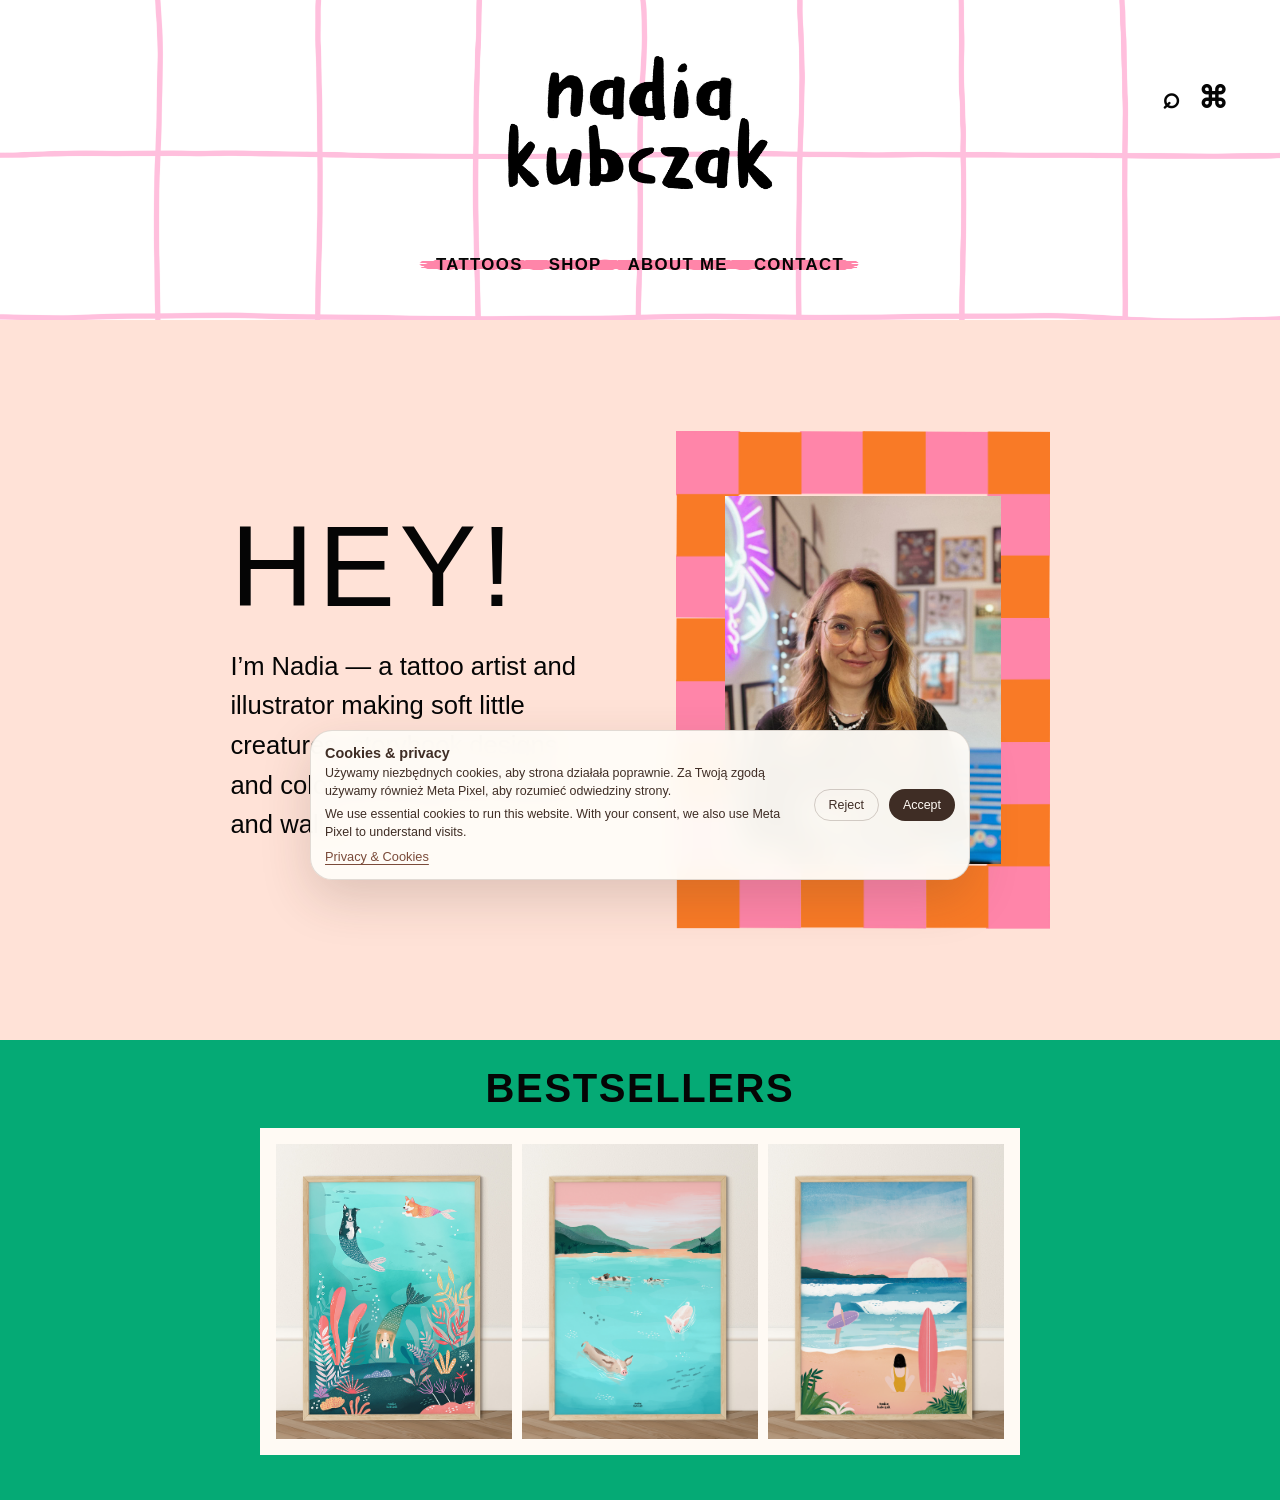
==== commit 439ff369: "Create Nadia identity homepage" ====
--- a/index.html
+++ b/index.html
@@ -4,98 +4,85 @@
     <meta charset="UTF-8">
     <meta name="viewport" content="width=device-width, initial-scale=1.0">
     <meta name="google-site-verification" content="HFuZzQmCswEizm5jboFl0vpZPAcEyzItptEPlCSg7K4" />
-    <title>Naku Tattoo by Nadia — Cute Soft Tattoos in Warsaw & Gdańsk</title>
-    <meta name="description" content="Naku Tattoo by Nadia Kubczak — small tattoos, fine line tattoo designs, cute creatures and custom tattoos in Warsaw, with guest spots in selected cities.">
 
-        <meta property="og:title" content="Naku Tattoo by Nadia — Cute Soft Tattoos">
-        <meta property="og:description" content="Small tattoos, fine line tattoo designs, cute creatures and custom tattoos by Nadia / Naku Tattoo in Warsaw.">
-   <link rel="stylesheet" href="style.css?v=2">
+    <title>Nadia Kubczak — Naku Tattoo & Art</title>
+    <meta name="description" content="Nadia Kubczak / Naku Tattoo — soft tattoos, cute creatures, illustrated stories and posters.">
 
+    <meta property="og:title" content="Nadia Kubczak — Naku Tattoo & Art">
+    <meta property="og:description" content="Soft tattoos, cute creatures, illustrated stories and posters by Nadia Kubczak.">
+
+    <link rel="stylesheet" href="style.css?v=94">
     <script src="cookies.js"></script>
-   
 </head>
-<body>
-    <header class="site-nav">
-        <nav class="desktop-nav-links" aria-label="Main navigation">
-            <a href="designs.html">Designs</a>
-            <a href="try-on/index.html">Try-on</a>
-            <a href="guest-spots/index.html">Guest spots</a>
-            <a href="aftercare/index.html">Aftercare</a>
-            <a href="https://booking.nakutattoo.com/inquiry/">Book</a>
+<body class="nadia-home-page">
+    <header class="nadia-home-header">
+        <div class="nadia-home-grid" aria-hidden="true"></div>
+
+        <a class="nadia-logo-link" href="index.html" aria-label="Nadia Kubczak home">
+            <img
+                class="nadia-logo"
+                src="images/nadia-identity/logo-nadia-kubczak.png"
+                alt="Nadia Kubczak"
+            >
+        </a>
+
+        <nav class="nadia-main-nav" aria-label="Main navigation">
+            <a href="designs.html">Tattoos</a>
             <a href="shop/index.html">Shop</a>
+            <a href="#about">About me</a>
+            <a href="#contact">Contact</a>
         </nav>
 
-        <details class="nav-menu">
-            <summary aria-label="Open navigation menu">
-                <span class="hamburger-lines" aria-hidden="true"></span>
-            </summary>
-
-            <nav class="nav-links" aria-label="Mobile navigation">
-                <a href="designs.html">Designs</a>
-                <a href="try-on/index.html">Try-on</a>
-                <a href="guest-spots/index.html">Guest spots</a>
-                <a href="aftercare/index.html">Aftercare</a>
-                <a href="https://booking.nakutattoo.com/inquiry/">Book</a>
-                <a href="shop/index.html">Shop</a>
-            </nav>
-        </details>
+        <div class="nadia-mobile-actions" aria-label="Quick actions">
+            <a href="designs.html" aria-label="Open tattoos">⌕</a>
+            <a href="shop/index.html" aria-label="Open shop">⌘</a>
+        </div>
     </header>
 
-    <main class="home-main">
-        <section class="hero">
-            <div class="hero-designs" aria-hidden="true">
-                <img class="hero-design hero-design-one" src="images/hero-designs/design-01.png" alt="">
-                <img class="hero-design hero-design-two" src="images/hero-designs/design-02.png" alt="">
-                <img class="hero-design hero-design-three" src="images/hero-designs/design-03.png" alt="">
+    <main>
+        <section class="nadia-home-hero" id="about">
+            <div class="nadia-hello">
+                <h1>HEY!</h1>
+
+                <p>
+                    I’m Nadia — a tattoo artist and illustrator making soft little creatures,
+                    storybook designs and colourful things for bodies and walls.
+                </p>
             </div>
 
-    <p class="eyebrow">Naku Tattoo</p>
+            <div class="nadia-photo-frame">
+                <img
+                    class="nadia-frame"
+                    src="images/nadia-identity/frame.png"
+                    alt=""
+                    aria-hidden="true"
+                >
 
-            <h1>
-                Cute tattoos
-                <span>by Nadia</span>
-            </h1>
-
-            <p class="hero-text">
-                Small tattoos for your personal stories, soft memories and cute little moments.
-            </p>
-
-           <p class="soft-invite">
-                Take a look at Nadia's latest tattoos.
-            </p>
-
-            <a href="https://www.instagram.com/naku.tattoo?igsh=MTQ2NW5iZW5iMDJiZQ==" class="cta-button">
-                See more on Instagram
-            </a>
+                <img
+                    class="nadia-photo"
+                    src="images/nadia-identity/nadia-photo.png"
+                    alt="Nadia Kubczak in her tattoo workspace"
+                >
+            </div>
         </section>
 
-       <section class="booking-info">
-            <p>
-                <span class="booking-location">Warsaw</span>
-                <a href="https://www.google.com/maps/search/?api=1&query=Jask%C3%B3%C5%82ka%20Tattoo%20Adama%20Mickiewicza%2037%2F6%20Warszawa" target="_blank" rel="noopener noreferrer">
-                    Studio location
+        <section class="nadia-bestsellers" id="shop">
+            <h2>BESTSELLERS</h2>
+
+            <div class="poster-strip">
+                <a href="shop/index.html" aria-label="Open poster shop">
+                    <img src="images/posters/poster-01.png" alt="Bestselling poster by Nadia Kubczak">
                 </a>
-                <a href="https://ig.me/m/naku.tattoo">DM bookings</a>
-            </p>
+
+                <a href="shop/index.html" aria-label="Open poster shop">
+                    <img src="images/posters/poster-02.png" alt="Bestselling poster by Nadia Kubczak">
+                </a>
+
+                <a href="shop/index.html" aria-label="Open poster shop">
+                    <img src="images/posters/poster-03.png" alt="Bestselling poster by Nadia Kubczak">
+                </a>
+            </div>
         </section>
-
-       <section class="guest-spot" id="guest-spots">
-            <h2>Visiting Gdańsk?</h2>
-
-            <p class="guest-spot-note">
-                Lisbon guest spot soon.
-            </p>
-
-            <p class="guest-spot-description">
-                Book a soft creature tattoo, storybook flash or a small animal-inspired design
-                during your stay.
-            </p>
-
-            <a href="https://booking.nakutattoo.com/inquiry/" class="guest-spot-link">
-                Ask about guest spot dates
-            </a>
-        </section>
-
     </main>
 </body>
-</html>
+</html>
--- a/style.css
+++ b/style.css
@@ -1466,4 +1466,247 @@
 p,
 span {
     font-family: Futura, "Futura PT", "Trebuchet MS", Arial, sans-serif;
-}+}
+
+/* Nadia identity homepage */
+
+.nadia-home-page {
+    background: #ffffff;
+    color: #050505;
+    font-family: Futura, "Futura PT", "Trebuchet MS", Arial, sans-serif;
+}
+
+.nadia-home-page main {
+    display: block;
+    width: 100%;
+    min-height: auto;
+    padding: 0;
+}
+
+.nadia-home-hero,
+.nadia-bestsellers {
+    width: 100%;
+    box-sizing: border-box;
+}
+
+.nadia-home-header {
+    position: relative;
+    min-height: 320px;
+    padding: 34px 20px 22px;
+    display: flex;
+    flex-direction: column;
+    align-items: center;
+    overflow: hidden;
+    background: #ffffff;
+}
+
+.nadia-home-grid {
+    position: absolute;
+    inset: 0;
+    background-image: url("images/nadia-identity/kratka.png");
+    background-size: cover;
+    background-position: center top;
+    z-index: 0;
+}
+
+.nadia-logo-link,
+.nadia-main-nav,
+.nadia-mobile-actions {
+    position: relative;
+    z-index: 1;
+}
+
+.nadia-logo-link {
+    display: block;
+    width: min(330px, 60vw);
+    margin-bottom: 18px;
+}
+
+.nadia-logo {
+    display: block;
+    width: 100%;
+    height: auto;
+}
+
+.nadia-main-nav {
+    display: flex;
+    align-items: center;
+    justify-content: center;
+    gap: 26px;
+    padding: 18px 54px;
+    background-image: url("images/nadia-identity/nav-bar.png");
+    background-size: 100% 100%;
+    background-repeat: no-repeat;
+}
+
+.nadia-main-nav a {
+    color: #050505;
+    font-size: clamp(0.8rem, 1.5vw, 1.05rem);
+    font-weight: 900;
+    letter-spacing: 0.08em;
+    text-decoration: none;
+    text-transform: uppercase;
+    white-space: nowrap;
+}
+
+.nadia-mobile-actions {
+    position: absolute;
+    top: 82px;
+    right: 52px;
+    display: flex;
+    gap: 18px;
+}
+
+.nadia-mobile-actions a {
+    color: #050505;
+    font-size: 1.9rem;
+    font-weight: 900;
+    text-decoration: none;
+    line-height: 1;
+}
+
+.nadia-home-hero {
+    min-height: 720px;
+    padding: 42px 18vw 42px;
+    display: grid;
+    grid-template-columns: minmax(300px, 420px) minmax(300px, 420px);
+    align-items: center;
+    justify-content: center;
+    gap: 72px;
+    background: #ffe2d7;
+}
+
+.nadia-hello h1 {
+    margin: 0 0 28px;
+    font-size: clamp(4.2rem, 9vw, 8rem);
+    line-height: 0.9;
+    font-weight: 400;
+    letter-spacing: 0.04em;
+}
+
+.nadia-hello p {
+    max-width: 430px;
+    margin: 0;
+    font-size: clamp(1.1rem, 2vw, 1.7rem);
+    line-height: 1.55;
+    font-weight: 500;
+}
+
+.nadia-photo-frame {
+    position: relative;
+    width: min(100%, 430px);
+    margin: 0 auto;
+}
+
+.nadia-frame {
+    display: block;
+    width: 100%;
+    height: auto;
+}
+
+.nadia-photo {
+    position: absolute;
+    top: 13%;
+    left: 13%;
+    width: 74%;
+    height: 74%;
+    object-fit: cover;
+}
+
+.nadia-bestsellers {
+    min-height: 460px;
+    padding: 28px 24px 42px;
+    text-align: center;
+    background: #05aa75;
+    box-sizing: border-box;
+}
+
+.nadia-bestsellers h2 {
+    margin: 0 0 20px;
+    font-size: clamp(1.7rem, 3.2vw, 2.5rem);
+    line-height: 1;
+    font-weight: 900;
+    letter-spacing: 0.04em;
+}
+
+.poster-strip {
+    width: min(760px, 72vw);
+    margin: 0 auto;
+    padding: 16px;
+    display: grid;
+    grid-template-columns: repeat(3, 1fr);
+    gap: 10px;
+    background: #fffaf4;
+}
+
+.poster-strip a,
+.poster-strip img {
+    display: block;
+}
+
+.poster-strip img {
+    width: 100%;
+    height: auto;
+}
+
+@media (max-width: 760px) {
+    .nadia-home-header {
+        min-height: 240px;
+        padding: 36px 14px 24px;
+    }
+
+    .nadia-logo-link {
+        width: min(280px, 72vw);
+        margin-bottom: 12px;
+    }
+
+    .nadia-main-nav {
+        gap: 14px;
+        padding: 14px 28px;
+    }
+
+    .nadia-main-nav a {
+        font-size: 0.68rem;
+        letter-spacing: 0.04em;
+    }
+
+    .nadia-mobile-actions {
+        top: 72px;
+        right: 20px;
+        gap: 12px;
+    }
+
+    .nadia-mobile-actions a {
+        font-size: 1.4rem;
+    }
+
+    .nadia-home-hero {
+        min-height: auto;
+        padding: 42px 24px 52px;
+        grid-template-columns: 1fr;
+        gap: 36px;
+        text-align: left;
+    }
+
+    .nadia-hello h1 {
+        font-size: 4.6rem;
+    }
+
+    .nadia-hello p {
+        font-size: 1.1rem;
+    }
+
+    .nadia-photo-frame {
+        width: min(100%, 330px);
+    }
+
+    .nadia-bestsellers {
+        padding: 34px 16px 52px;
+    }
+
+    .poster-strip {
+        width: min(100%, 520px);
+        padding: 12px;
+        gap: 8px;
+    }
+}
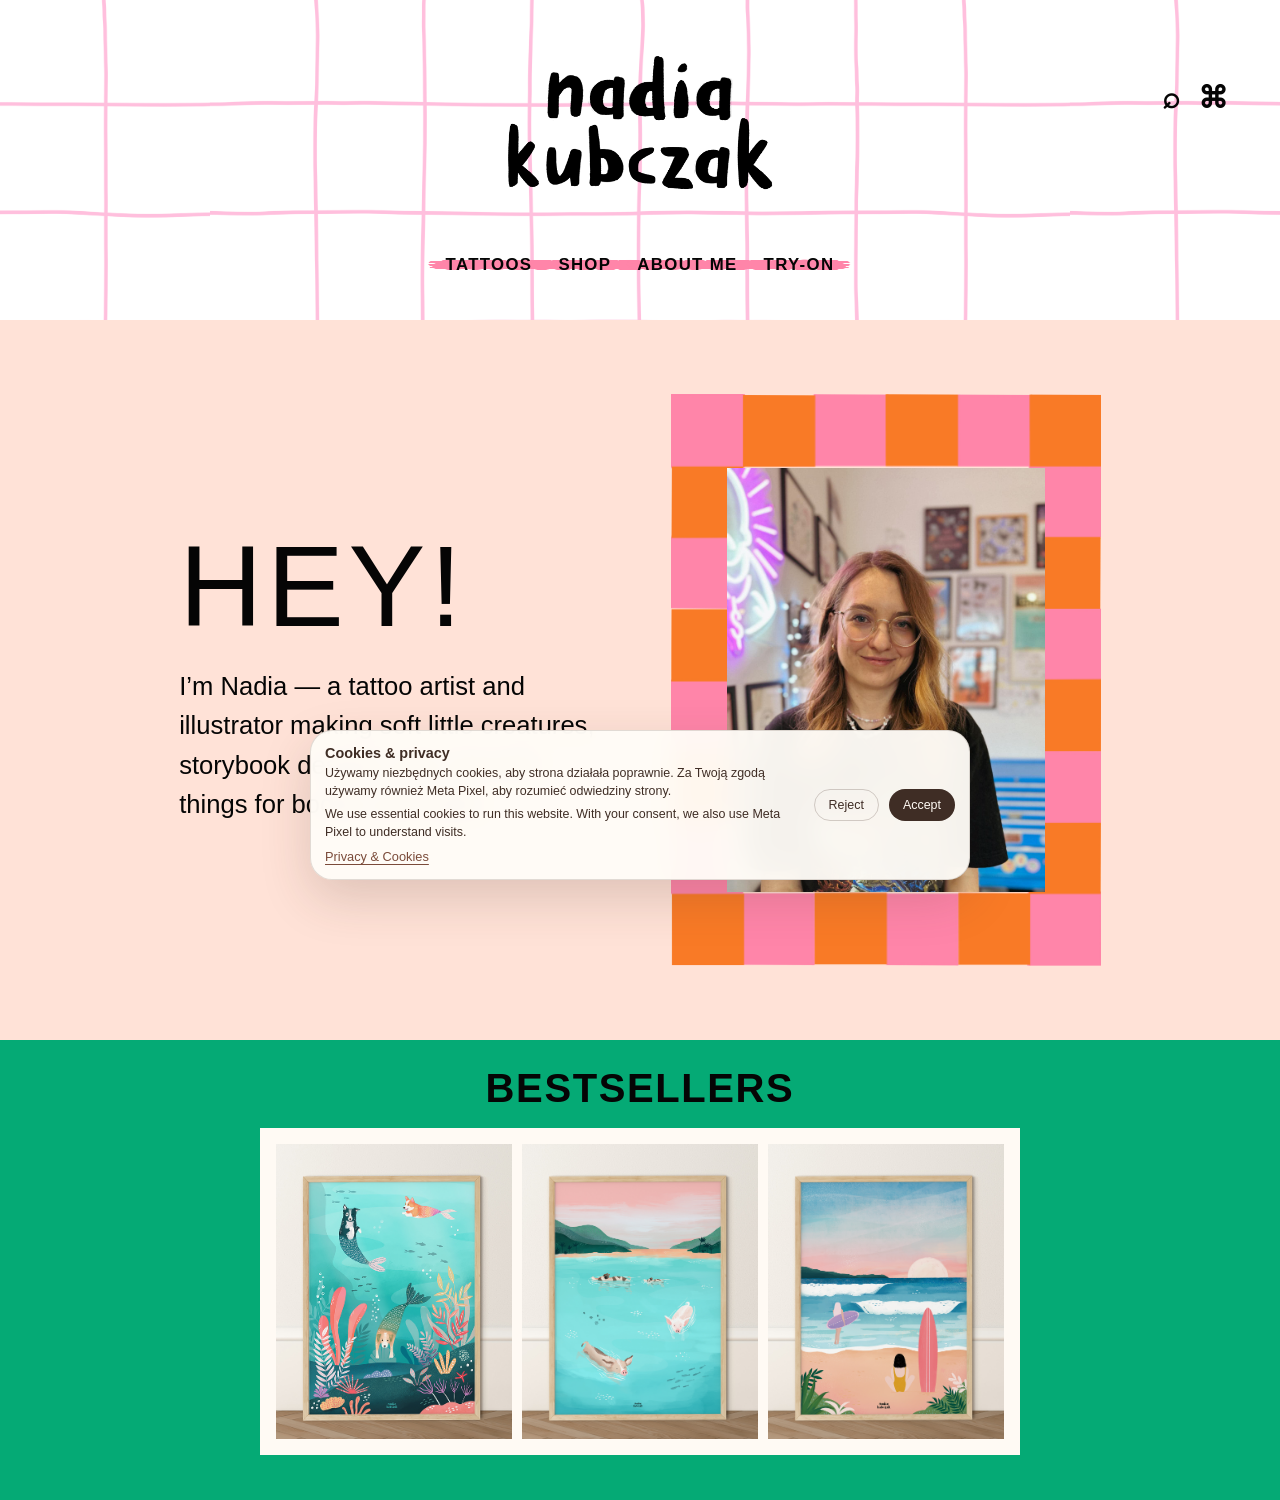
==== commit ad34ad80: "Add try-on link to Nadia homepage nav" ====
--- a/index.html
+++ b/index.html
@@ -30,7 +30,7 @@
             <a href="designs.html">Tattoos</a>
             <a href="shop/index.html">Shop</a>
             <a href="#about">About me</a>
-            <a href="#contact">Contact</a>
+            <a href="try-on/index.html">Try-on</a>
         </nav>
 
         <div class="nadia-mobile-actions" aria-label="Quick actions">
@@ -85,4 +85,4 @@
         </section>
     </main>
 </body>
-</html>+</html>
--- a/style.css
+++ b/style.css
@@ -1504,8 +1504,9 @@
     position: absolute;
     inset: 0;
     background-image: url("images/nadia-identity/kratka.png");
-    background-size: cover;
+    background-size: 860px auto;
     background-position: center top;
+    background-repeat: repeat-x;
     z-index: 0;
 }
 
@@ -1567,9 +1568,9 @@
 
 .nadia-home-hero {
     min-height: 720px;
-    padding: 42px 18vw 42px;
+    padding: 42px 14vw 42px;
     display: grid;
-    grid-template-columns: minmax(300px, 420px) minmax(300px, 420px);
+    grid-template-columns: minmax(340px, 420px) minmax(340px, 440px);
     align-items: center;
     justify-content: center;
     gap: 72px;
@@ -1594,7 +1595,7 @@
 
 .nadia-photo-frame {
     position: relative;
-    width: min(100%, 430px);
+    width: min(100%, 460px);
     margin: 0 auto;
 }
 
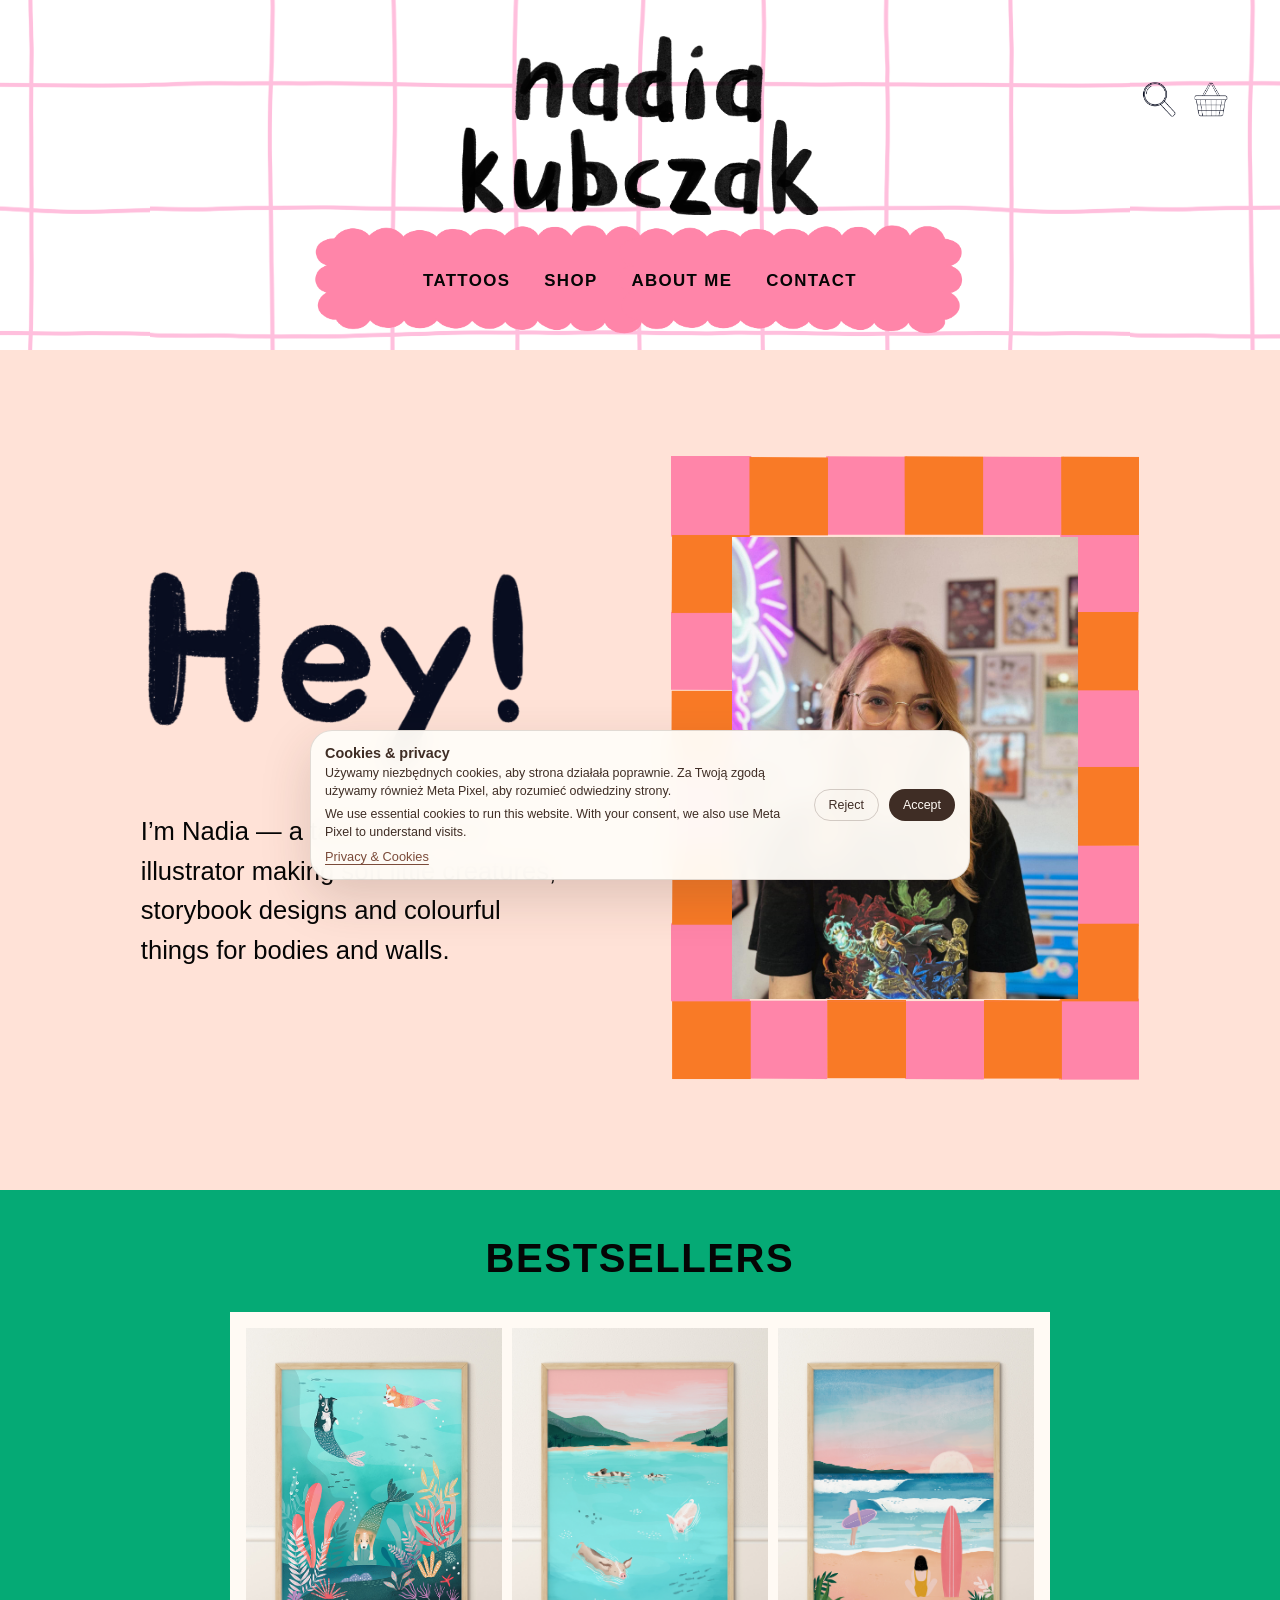
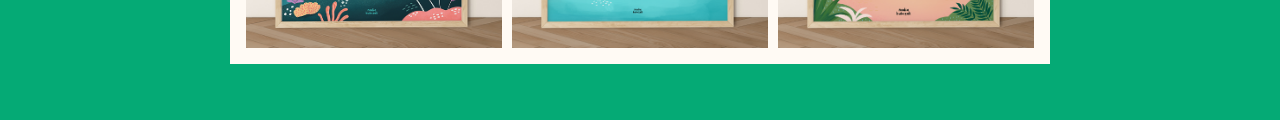
==== commit ed0e1438: "Refine Nadia identity homepage assets" ====
--- a/index.html
+++ b/index.html
@@ -27,22 +27,41 @@
         </a>
 
         <nav class="nadia-main-nav" aria-label="Main navigation">
-            <a href="designs.html">Tattoos</a>
-            <a href="shop/index.html">Shop</a>
-            <a href="#about">About me</a>
-            <a href="try-on/index.html">Try-on</a>
+            <img
+                class="nadia-nav-art"
+                src="images/nadia-identity/nav-bar.png"
+                alt=""
+                aria-hidden="true"
+            >
+
+            <span class="nadia-nav-links">
+                <a href="designs.html">Tattoos</a>
+                <a href="shop/index.html">Shop</a>
+                <a href="#about">About me</a>
+                <a href="#contact">Contact</a>
+            </span>
         </nav>
 
         <div class="nadia-mobile-actions" aria-label="Quick actions">
-            <a href="designs.html" aria-label="Open tattoos">⌕</a>
-            <a href="shop/index.html" aria-label="Open shop">⌘</a>
+            <a href="designs.html" aria-label="Open tattoos">
+                <img src="images/nadia-identity/lupa.png" alt="">
+            </a>
+            <a href="shop/index.html" aria-label="Open shop">
+                <img src="images/nadia-identity/cart.png" alt="">
+            </a>
         </div>
     </header>
 
     <main>
         <section class="nadia-home-hero" id="about">
             <div class="nadia-hello">
-                <h1>HEY!</h1>
+                <h1>
+                    <img
+                        class="nadia-hey"
+                        src="images/nadia-identity/hey.png"
+                        alt="Hey!"
+                    >
+                </h1>
 
                 <p>
                     I’m Nadia — a tattoo artist and illustrator making soft little creatures,
--- a/style.css
+++ b/style.css
@@ -1491,8 +1491,8 @@
 
 .nadia-home-header {
     position: relative;
-    min-height: 320px;
-    padding: 34px 20px 22px;
+    min-height: 350px;
+    padding: 36px 20px 0;
     display: flex;
     flex-direction: column;
     align-items: center;
@@ -1504,8 +1504,8 @@
     position: absolute;
     inset: 0;
     background-image: url("images/nadia-identity/kratka.png");
-    background-size: 860px auto;
-    background-position: center top;
+    background-size: 980px auto;
+    background-position: center -34px;
     background-repeat: repeat-x;
     z-index: 0;
 }
@@ -1519,8 +1519,8 @@
 
 .nadia-logo-link {
     display: block;
-    width: min(330px, 60vw);
-    margin-bottom: 18px;
+    width: min(360px, 58vw);
+    margin-bottom: -2px;
 }
 
 .nadia-logo {
@@ -1530,19 +1530,41 @@
 }
 
 .nadia-main-nav {
+    position: relative;
+    width: min(760px, calc(100% - 40px));
+    height: 136px;
     display: flex;
     align-items: center;
     justify-content: center;
-    gap: 26px;
-    padding: 18px 54px;
-    background-image: url("images/nadia-identity/nav-bar.png");
-    background-size: 100% 100%;
-    background-repeat: no-repeat;
+    gap: 34px;
+    padding: 0 72px 0;
+    overflow: hidden;
+}
+
+.nadia-nav-art {
+    position: absolute;
+    left: 50%;
+    top: 50%;
+    width: 100%;
+    height: auto;
+    max-width: none;
+    transform: translate(-50%, -50%);
+    z-index: 0;
+    pointer-events: none;
+}
+
+.nadia-nav-links {
+    position: relative;
+    z-index: 1;
+    display: flex;
+    align-items: center;
+    justify-content: center;
+    gap: 34px;
 }
 
 .nadia-main-nav a {
     color: #050505;
-    font-size: clamp(0.8rem, 1.5vw, 1.05rem);
+    font-size: clamp(0.82rem, 1.32vw, 1.08rem);
     font-weight: 900;
     letter-spacing: 0.08em;
     text-decoration: none;
@@ -1559,30 +1581,41 @@
 }
 
 .nadia-mobile-actions a {
-    color: #050505;
-    font-size: 1.9rem;
-    font-weight: 900;
+    display: block;
+    width: 34px;
     text-decoration: none;
     line-height: 1;
 }
 
+.nadia-mobile-actions img {
+    display: block;
+    width: 100%;
+    height: auto;
+}
+
 .nadia-home-hero {
-    min-height: 720px;
-    padding: 42px 14vw 42px;
+    min-height: 840px;
+    padding: 56px 11vw 60px;
     display: grid;
-    grid-template-columns: minmax(340px, 420px) minmax(340px, 440px);
+    grid-template-columns: minmax(360px, 470px) minmax(390px, 520px);
     align-items: center;
     justify-content: center;
-    gap: 72px;
+    gap: 92px;
     background: #ffe2d7;
 }
 
 .nadia-hello h1 {
-    margin: 0 0 28px;
-    font-size: clamp(4.2rem, 9vw, 8rem);
+    margin: 0 0 36px;
+    font-size: clamp(5rem, 8.8vw, 8.6rem);
     line-height: 0.9;
     font-weight: 400;
     letter-spacing: 0.04em;
+}
+
+.nadia-hey {
+    display: block;
+    width: min(390px, 100%);
+    height: auto;
 }
 
 .nadia-hello p {
@@ -1595,7 +1628,7 @@
 
 .nadia-photo-frame {
     position: relative;
-    width: min(100%, 460px);
+    width: min(100%, 520px);
     margin: 0 auto;
 }
 
@@ -1615,15 +1648,15 @@
 }
 
 .nadia-bestsellers {
-    min-height: 460px;
-    padding: 28px 24px 42px;
+    min-height: 520px;
+    padding: 48px 24px 56px;
     text-align: center;
     background: #05aa75;
     box-sizing: border-box;
 }
 
 .nadia-bestsellers h2 {
-    margin: 0 0 20px;
+    margin: 0 0 34px;
     font-size: clamp(1.7rem, 3.2vw, 2.5rem);
     line-height: 1;
     font-weight: 900;
@@ -1631,7 +1664,7 @@
 }
 
 .poster-strip {
-    width: min(760px, 72vw);
+    width: min(820px, 72vw);
     margin: 0 auto;
     padding: 16px;
     display: grid;
@@ -1652,18 +1685,23 @@
 
 @media (max-width: 760px) {
     .nadia-home-header {
-        min-height: 240px;
-        padding: 36px 14px 24px;
+        min-height: 250px;
+        padding: 32px 14px 0;
     }
 
     .nadia-logo-link {
-        width: min(280px, 72vw);
-        margin-bottom: 12px;
+        width: min(290px, 74vw);
+        margin-bottom: -4px;
     }
 
     .nadia-main-nav {
+        width: min(520px, calc(100% - 20px));
+        height: 94px;
+        padding: 0 34px 0;
+    }
+
+    .nadia-nav-links {
         gap: 14px;
-        padding: 14px 28px;
     }
 
     .nadia-main-nav a {
@@ -1678,12 +1716,12 @@
     }
 
     .nadia-mobile-actions a {
-        font-size: 1.4rem;
+        width: 25px;
     }
 
     .nadia-home-hero {
         min-height: auto;
-        padding: 42px 24px 52px;
+        padding: 52px 24px 58px;
         grid-template-columns: 1fr;
         gap: 36px;
         text-align: left;
@@ -1691,6 +1729,10 @@
 
     .nadia-hello h1 {
         font-size: 4.6rem;
+    }
+
+    .nadia-hey {
+        width: min(300px, 100%);
     }
 
     .nadia-hello p {
